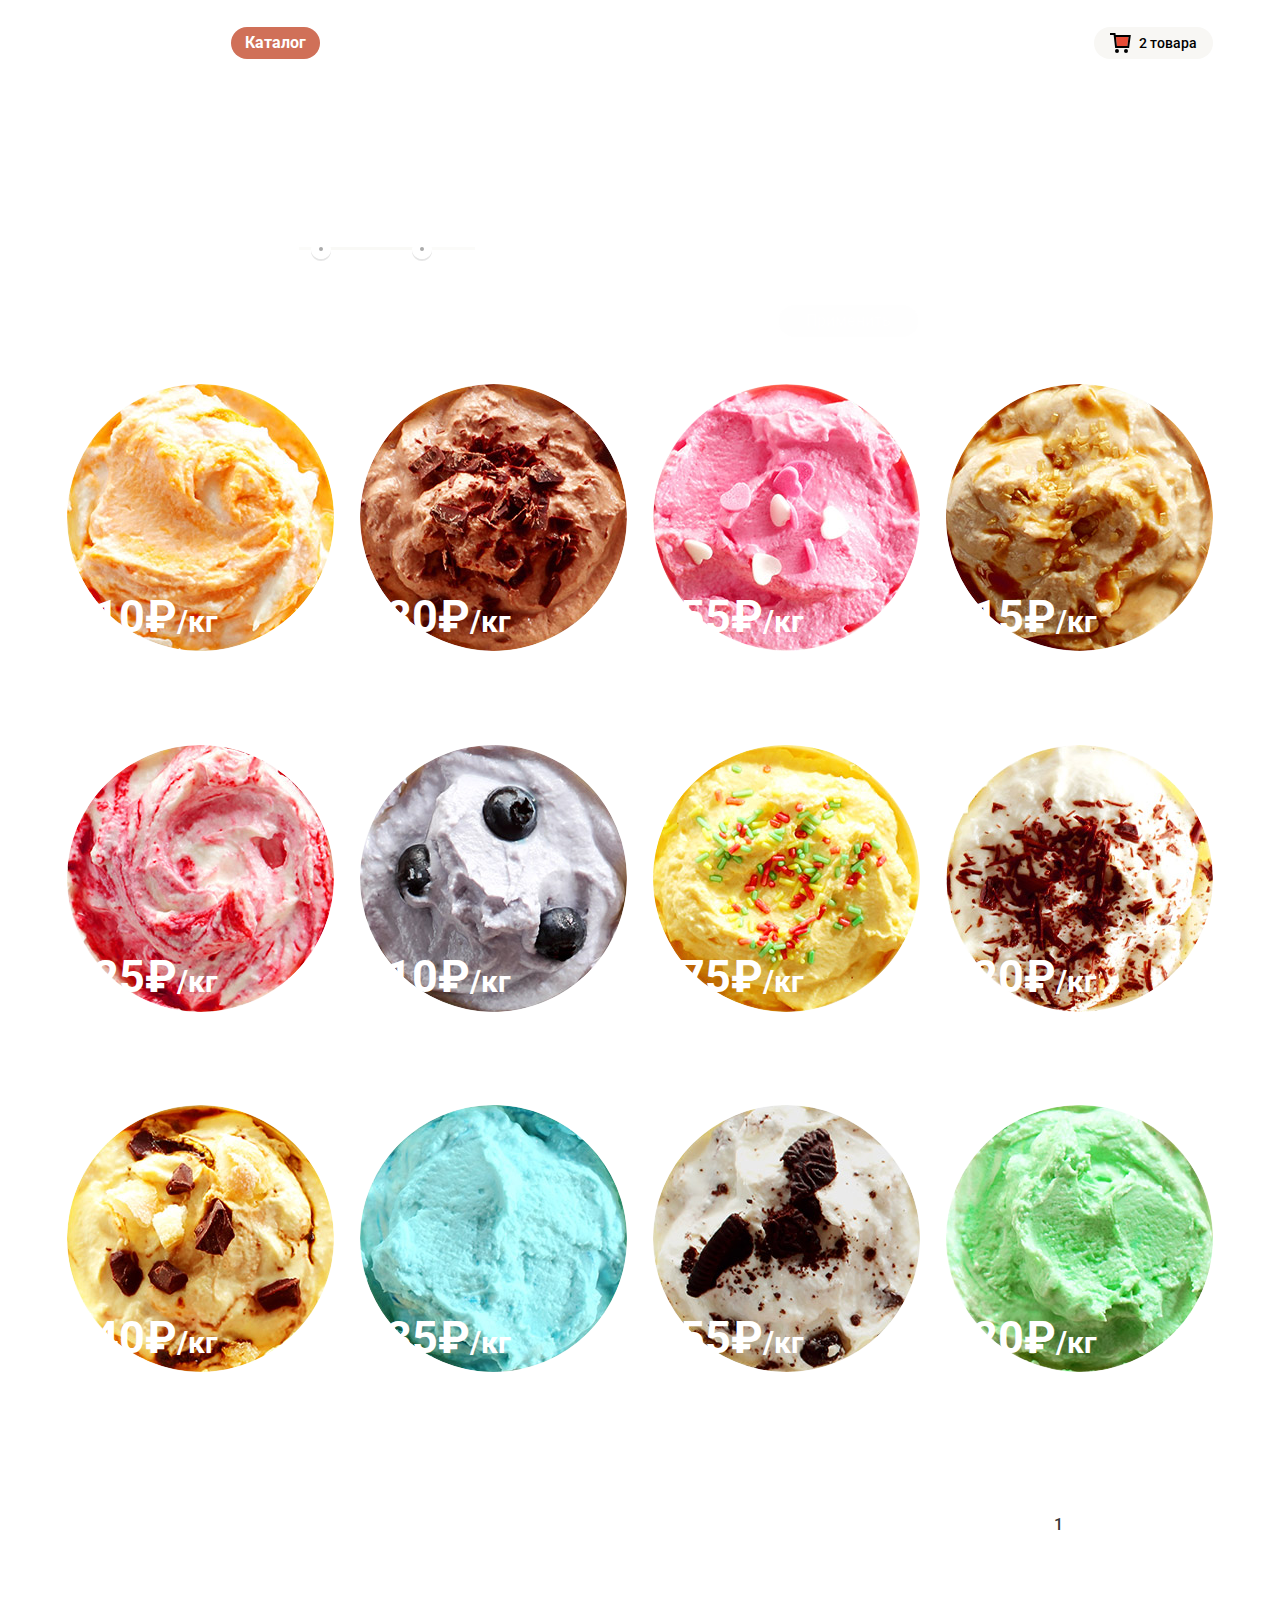
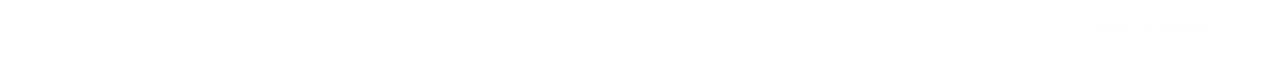
==== catalog.html @ 84446b5b "first commit" ====
<!doctype html>
<html lang="ru">
<head>
  <meta charset="utf-8">
  <title>Каталог интернет-магазина мороженого «Глэйси»</title>
  <link href="https://fonts.googleapis.com/css?family=Roboto:400,500,700&amp;subset=cyrillic" rel="stylesheet">
  <link href="css/normalize.css" rel="stylesheet">
  <link href="css/style.min.css" rel="stylesheet">
</head>
<body class="page">
  <div class="container">
    <header class="page-header page__header">
      <nav class="nav">
        <a href="index.html" class="page-header__logo">
          <img src="img/logo.svg" width="154" height="64" alt="Логотип «Глэйси»">
        </a>
        <ul class="site-menu page-header__site-menu">
          <li class="site-menu__list-item">
            <a class="site-menu__link site-menu__link--current" href="#">Каталог</a>
            <ul class="sub-menu site-menu__sub-menu">
              <li class="sub-menu__list-item"><a class="sub-menu__link">Новинки</a></li>
              <li class="sub-menu__list-item"><a class="sub-menu__link sub-menu__link--current" href="catalog.html">Сливочное</a></li>
              <li class="sub-menu__list-item"><a class="sub-menu__link">Щербеты</a></li>
              <li class="sub-menu__list-item"><a class="sub-menu__link">Фруктовый лед</a></li>
              <li class="sub-menu__list-item"><a class="sub-menu__link">Мелорин</a></li>
            </ul>
          </li>
          <li class="site-menu__list-item"><a class="site-menu__link">Доставка и оплата</a></li>
          <li class="site-menu__list-item"><a class="site-menu__link">О Компании</a></li>
        </ul>
        <ul class="user-menu page-header__user-menu">
          <li class="user-menu__list-item">
            <a class="user-menu__link user-menu__link--search" href="#">
              <span class="visually-hidden">Поиск по сайту</span>
              <svg xmlns="http://www.w3.org/2000/svg" xmlns:xlink="http://www.w3.org/1999/xlink" width="17" height="17"><path fill="#FFF" d="M16.958 15.527L11.75 10.32A6.455 6.455 0 0 0 13 6.5 6.5 6.5 0 1 0 6.5 13a6.465 6.465 0 0 0 3.839-1.263l5.205 5.204 1.414-1.414zM6.5 11C4.019 11 2 8.981 2 6.5S4.019 2 6.5 2 11 4.019 11 6.5 8.981 11 6.5 11z"/></svg>
            </a>
            <div class="user-menu__context-window">
              <form class="search-form" action="https://echo.htmlacademy.ru" method="get">
                <input type="search" placeholder="Что ищем?">
              </form>
            </div>
          </li>
          <li class="user-menu__list-item">
            <a class="user-menu__link" href="#">
              <svg xmlns="http://www.w3.org/2000/svg" xmlns:xlink="http://www.w3.org/1999/xlink" width="21" height="19"><path fill="#FFF" d="M6 14.875L12.917 9.5 6 4.125v2.917H-.042v4.917H6z"/><path fill="#FFF" d="M18 0H5C3.9 0 3 .9 3 2v2h2V2h13v15H5v-2H3v2c0 1.1.9 2 2 2h13c1.1 0 2-.9 2-2V2c0-1.1-.9-2-2-2z"/></svg>
              Вход
            </a>
            <div class="user-menu__context-window">
              <form class="login-form" action="https://echo.htmlacademy.ru">
                <input type="email" placeholder="Электронная почта">
                <input type="password" placeholder="Пароль">
                <button class="btn login-form__btn" type="submit">Войти</button>
                <div class="form-wrapper">
                  <a class="login-form__link" href="#">Забыли пароль?</a><br>
                  <a class="login-form__link" href="#">Новая регистрация</a>
                </div>
              </form>
            </div>
          </li>
          <li class="user-menu__list-item">
            <a class="user-menu__link user-menu__link--cart user-menu__link--active" href="#">
              <svg xmlns="http://www.w3.org/2000/svg" width="21" height="20">
                <path fill="transparent" d="M5.888 4.031L6.922 13h10.45l1.176-8.969z"/>
                <circle fill="#FFF" cx="6.984" cy="18" r="2"/>
                <circle fill="#FFF" cx="15.984" cy="18" r="2"/>
                <path fill="#FFF" d="M5.657 2.031L5.422 0H0v2h3.64l1.5 13h13.988l1.699-12.969H5.657zM17.372 13H6.922L5.888 4.031h12.66L17.372 13z"/>
              </svg>
              2 товара
            </a>
            <div class="user-menu__context-window">
              <div class="cart-table-wrapper">
                <table class="cart-table">
                  <tr>
                    <td>
                      <button class="cart-table__btn">
                        <svg xmlns="http://www.w3.org/2000/svg" width="11" height="11"><path fill="#231F20" d="M10.979.728l-.708-.707L5.5 4.792.729.021.021.728 4.793 5.5.021 10.271l.707.708L5.5 6.207l4.771 4.772.708-.708L6.207 5.5z"/></svg>
                        <span class="visually-hidden">Убрать товар из корзины</span>
                      </button>
                    </td>
                    <td><img class="cart-table__img" src="img/item-1-mini.jpg" alt="Изображение мороженого"></td>
                    <td><p class="cart-table__product-name">Пломбир с апельсиновым джемом</p></td>
                    <td><p class="cart-table__formula">1.5 кг х <span>200 руб.</span></p></td>
                    <td class="cart-table__sum">300 руб.</td>
                  </tr>
                  <tr>
                    <td>
                      <button class="cart-table__btn">
                        <svg xmlns="http://www.w3.org/2000/svg" width="11" height="11"><path fill="#231F20" d="M10.979.728l-.708-.707L5.5 4.792.729.021.021.728 4.793 5.5.021 10.271l.707.708L5.5 6.207l4.771 4.772.708-.708L6.207 5.5z"/></svg>
                        <span class="visually-hidden">Убрать товар из корзины</span>
                      </button>
                    </td>
                    <td><img class="cart-table__img" src="img/item-2-mini.jpg" alt="Изображение мороженого"></td>
                    <td><p class="cart-table__product-name">Клубничный пломбир с присыпкой из белого шоколада</p></td>
                    <td><p class="cart-table__formula">1.5 кг х <span>300 руб.</span></p></td>
                    <td><p class="cart-table__sum">450 руб.</p></td>
                  </tr>
                  <tr>
                    <td colspan="5"><p class="cart-table__total">Итого: 750 руб.</p></td>
                  </tr>
                </table>
                <a class="btn cart-table-wrapper__btn" href="#">Оформить заказ</a>
              </div>
            </div>
          </li>
        </ul>
      </nav>
      <div class="page-header__contacts">
        <p class="page-header__work-time">С 10 до 20, ежедневно</p>
        <p class="page-header__phone">8 812 450-25-25</p>      
      </div>
    </header>
    <main>
      <ul class="breadcrumbs">
        <li><a href="index.html">Главная</a></li>
        <li><a href="#">Каталог</a></li>
        <li>Сливочное</li>
      </ul>
      <h1 class="page__title">Сливочное мороженое</h1>
      <section class="catalog">
        <h2 class="visually-hidden">Каталог</h2>
        <div class="catalog__filter">
          <form class="filter-form" action="https://echo.htmlacademy.ru" method="get">
            <fieldset>
              <legend>Сортировка:</legend>
              <select name="sort-by">
                <option value="popular">по популярности</option>
                <option value="cheap-first">сначала недорогие</option>
                <option value="expensive-first">сначала дорогие</option>
                <option value="fat">по жирности</option>
              </select>
            </fieldset>
            <fieldset>
              <legend>Цена: 100 руб. — 500 руб.</legend>
              <div class="filter-range">
                <div class="filter-range__scale">
                  <div class="filter-range__bar">
                    <div class="filter-range__toggle"></div>
                  </div>
                </div>
              </div>                
            </fieldset>
            <fieldset>
              <legend>Жирность:</legend>
              <div class="filter-form__wrapper">
                <input class="visually-hidden" type="radio" id="0%" name="fat-percent" value="0%">
                <label class="radio" for="0%">0%</label>
                <input class="visually-hidden" type="radio" id="u-10%" name="fat-percent" value="u-10%" checked>
                <label class="radio" for="u-10%">до 10%</label>
                <input class="visually-hidden" type="radio" id="u-30%" name="fat-percent" value="u-30%">                
                <label class="radio" for="u-30%">до 30%</label>
                <input class="visually-hidden" type="radio" id="o-30%" name="fat-percent" value="o-30%">
                <label class="radio" for="o-30%">выше 30%</label>
              </div>
            </fieldset>
            <fieldset>
              <legend>Наполнители:</legend>
              <div class="filter-form__wrapper">
                <input class="visually-hidden" type="checkbox" id="chocolate" name="filler" value="chocolate" checked>
                <label class="checkbox" for="chocolate">шоколадные</label>
                <input class="visually-hidden" type="checkbox" id="sugar-powder" name="filler" value="sugar-powder" checked>
                <label class="checkbox" for="sugar-powder">сахарные присыпки</label>
                <input class="visually-hidden" type="checkbox" id="fruit" name="filler" value="fruit">
                <label class="checkbox" for="fruit">фрукты</label>
                <input class="visually-hidden" type="checkbox" id="syrup" name="filler" value="syrup">
                <label class="checkbox" for="syrup">сиропы</label>
                <input class="visually-hidden" type="checkbox" id="jam" name="filler" value="jam">
                <label class="checkbox" for="jam">джемы</label>
              </div>
            </fieldset>
            <button class="filter-form__btn" type="submit">Применить</button>
          </form>
        </div>
        <div class="catalog-products">
          <ul class="products__list">
            <li>
              <article class="product-card">
                <h3 class="visually-hidden">Карточка товара</h3>
                <p class="product-card__img-wrapper">
                  <img src="img/item-1.jpg" alt="Изображение мороженого">
                  <b class="product-card__price">310₽<span>/кг</span></b>
                </p>
                <p class="product-card__desc">Сливочное с апельсиновым джемом и цитрусовой стружкой</p>
                <a class="btn product-card__btn" href="#">Быстрый просмотр</a>
              </article>              
            </li>
            <li>
              <article class="product-card">
                <h3 class="visually-hidden">Карточка товара</h3>
                <p class="product-card__img-wrapper">
                  <img src="img/item-2.jpg" alt="Изображение мороженого">
                  <b class="product-card__price">380₽<span>/кг</span></b>
                </p>
                <p class="product-card__desc">Сливочно-кофейное с кусочками шоколада</p>
                <a class="btn product-card__btn" href="#">Быстрый просмотр</a>
              </article>              
            </li>
            <li>
              <article class="product-card">
                <h3 class="visually-hidden">Карточка товара</h3>
                <p class="product-card__img-wrapper">
                  <img src="img/item-3.jpg" alt="Изображение мороженого">
                  <b class="product-card__price">355₽<span>/кг</span></b>
                </p>
                <p class="product-card__desc">Сливочно-клубничное с присыпкой из белого шоколада</p>
                <a class="btn product-card__btn" href="#">Быстрый просмотр</a>
              </article>              
            </li>
            <li>
              <article class="product-card">
                <h3 class="visually-hidden">Карточка товара</h3>
                <p class="product-card__img-wrapper">
                  <img src="img/item-4.jpg" alt="Изображение мороженого">
                  <b class="product-card__price">415₽<span>/кг</span></b>                  
                </p>
                <p class="product-card__desc">Сливочное крем-брюле с карамельной подливкой</p>
                <a class="btn product-card__btn" href="#">Быстрый просмотр</a>
              </article>
            </li>
            <li>
              <article class="product-card">
                <h3 class="visually-hidden">Карточка товара</h3>
                <p class="product-card__img-wrapper">
                  <img src="img/item-5.jpg" alt="Изображение мороженого">
                  <b class="product-card__price">325₽<span>/кг</span></b>                  
                </p>
                <p class="product-card__desc">Сливочное с брусничным джемом</p>
                <a class="btn product-card__btn" href="#">Быстрый просмотр</a>
              </article>              
            </li>
            <li>
              <article class="product-card">
                <h3 class="visually-hidden">Карточка товара</h3>
                <p class="product-card__img-wrapper">
                  <img src="img/item-6.jpg" alt="Изображение мороженого">
                  <b class="product-card__price">410₽<span>/кг</span></b>                  
                </p>
                <p class="product-card__desc">Сливочно-черничное с цельными ягодами черники</p>
                <a class="btn product-card__btn" href="#">Быстрый просмотр</a>
              </article>              
            </li>
            <li>
              <article class="product-card">
                <h3 class="visually-hidden">Карточка товара</h3>
                <p class="product-card__img-wrapper">
                  <img src="img/item-7.jpg" alt="Изображение мороженого">
                  <b class="product-card__price">375₽<span>/кг</span></b>                  
                </p>
                <p class="product-card__desc">Сливочно-лимонное с карамельной присыпкой</p>
                <a class="btn product-card__btn" href="#">Быстрый просмотр</a>
              </article>              
            </li>
            <li>
              <article class="product-card">
                <h3 class="visually-hidden">Карточка товара</h3>
                <p class="product-card__img-wrapper">
                  <img src="img/item-8.jpg" alt="Изображение мороженого">
                  <b class="product-card__price">320₽<span>/кг</span></b>                  
                </p>
                <p class="product-card__desc">Сливочное с шоколадной стружкой</p>
                <a class="btn product-card__btn" href="#">Быстрый просмотр</a>
              </article>              
            </li>
            <li>
              <article class="product-card">
                <h3 class="visually-hidden">Карточка товара</h3>
                <p class="product-card__img-wrapper">
                  <img src="img/item-9.jpg" alt="Изображение мороженого">
                  <b class="product-card__price">440₽<span>/кг</span></b>                  
                </p>
                <p class="product-card__desc">Сливочно-ванильное с<br>кусочками шоколада</p>
                <a class="btn product-card__btn" href="#">Быстрый просмотр</a>
              </article>
            </li>
            <li>
              <article class="product-card">
                <h3 class="visually-hidden">Карточка товара</h3>
                <p class="product-card__img-wrapper">
                  <img src="img/item-10.jpg" alt="Изображение мороженого">
                  <b class="product-card__price">435₽<span>/кг</span></b>                  
                </p>
                <p class="product-card__desc">Сливочноe с ментоловым сиропом</p>
                <a class="btn product-card__btn" href="#">Быстрый просмотр</a>
              </article>              
            </li>
            <li>
              <article class="product-card">
                <h3 class="visually-hidden">Карточка товара</h3>
                <p class="product-card__img-wrapper">
                  <img src="img/item-11.jpg" alt="Изображение мороженого">
                  <b class="product-card__price">355₽<span>/кг</span></b>                  
                </p>
                <p class="product-card__desc">Сливочное с кусочками черного шоколада</p>
                <a class="btn product-card__btn" href="#">Быстрый просмотр</a>
              </article>                 
            </li>
            <li>
              <article class="product-card">
                <h3 class="visually-hidden">Карточка товара</h3>
                <p class="product-card__img-wrapper">
                  <img src="img/item-12.jpg" alt="Изображение мороженого">
                  <b class="product-card__price">420₽<span>/кг</span></b>                  
                </p>
                <p class="product-card__desc">Сливочное с мятным сиропом</p>
                <a class="btn product-card__btn" href="#">Быстрый просмотр</a>
              </article>              
            </li>
          </ul>
          <ul class="pagination page__pagination">
            <li>
              <a class="pagination__link pagination__link--prev" href="#">
                <span class="visually-hidden">Предыдущая страница</span>
              </a>
            </li>
            <li><a class="pagination__link pagination__link--current" href="#">1</a></li>
            <li><a class="pagination__link" href="#">2</a></li>
            <li><a class="pagination__link" href="#">3</a></li>
            <li><a class="pagination__link" href="#">4</a></li>
            <li><a class="pagination__link" href="#">5</a></li>
            <li>
              <a class="pagination__link pagination__link--next" href="#">
                <span class="visually-hidden">Следующая страница</span>
                >
              </a>
            </li>
          </ul>
        </div>
      </section>
    </main>
    <footer class="footer page__footer">
      <section class="social footer__social">
        <h2 class="visually-hidden">Ссылки на социальные сети:</h2>
        <ul class="social__list">
          <li class="social__list-item">
            <a class="social__link" href="#">
              <svg xmlns="http://www.w3.org/2000/svg" width="32" height="32"><path fill="#FFF" d="M16 0C7.164 0 0 7.164 0 16c0 8.837 7.164 16 16 16 8.837 0 16-7.163 16-16 0-8.836-7.163-16-16-16zm7.944 12.809c-.251 6.516-3.463 10.832-10.992 10.702h-.486c-.447 0-4.543-.443-5.344-1.823 2.479.19 4.247-.406 5.12-1.136-1.048-.289-2.923-.461-3.251-2.848.384.104.618.221 1.299.113-1.307-.824-2.758-1.519-2.679-3.643.311.317 1.164.518 1.46.457-.768-.233-2.149-3.244-.974-4.781 1.984 1.79 4.075 3.482 7.804 3.643.227-2.214 1.24-3.699 3.168-4.325 1.84-.479 3.255.26 3.901 1.138.737-.224 1.453-.466 2.193-.685-.004.833-.569 1.463-.935 1.709.747.165 1.423-.475 1.423-.475-.184.963-1.094 1.725-1.707 1.954z"/></svg>
              <span class="visually-hidden">Твиттер</span>
            </a>
          </li>
          <li class="social__list-item">
            <a class="social__link" href="#">
              <svg xmlns="http://www.w3.org/2000/svg" width="32" height="32"><g fill="#FFF"><path d="M20.916 16a4.938 4.938 0 1 1-9.877 0c0-.394.051-.773.138-1.14h-.897v6.838h11.396V14.86h-.897c.086.367.137.746.137 1.14z"/><path d="M15.978 18.659c1.466 0 2.659-1.193 2.659-2.659s-1.193-2.659-2.659-2.659c-1.466 0-2.659 1.193-2.659 2.659s1.192 2.659 2.659 2.659zM18.637 10.302h3.039v3.039h-3.039z"/><path d="M16 0C7.164 0 0 7.164 0 16c0 8.837 7.164 16 16 16 8.837 0 16-7.163 16-16 0-8.836-7.163-16-16-16zm7.955 21.698a2.285 2.285 0 0 1-2.279 2.279H10.279A2.285 2.285 0 0 1 8 21.698V10.302a2.286 2.286 0 0 1 2.279-2.279h11.396a2.286 2.286 0 0 1 2.279 2.279v11.396z"/></g></svg>
              <span class="visually-hidden">Инстаграм</span>
            </a>
          </li>
          <li class="social__list-item">
            <a class="social__link" href="#">
              <svg xmlns="http://www.w3.org/2000/svg" width="32" height="32"><path fill="#FFF" d="M16 0C7.164 0 0 7.163 0 16s7.164 16 16 16c8.837 0 16-7.164 16-16S24.837 0 16 0zm4.062 9.455h-3.021v3.444h3.021v3.445h-3.021v8.61H14.02v-8.61H11v-3.445h3.021V9.455c0-1.902 1.353-3.445 3.021-3.445h3.021v3.445z"/></svg>
              <span class="visually-hidden">Фейсбук</span>
            </a></li>
          <li class="social__list-item">
            <a class="social__link" href="#">
              <span class="visually-hidden">Вконтакте</span>
              <svg xmlns="http://www.w3.org/2000/svg" width="32" height="32"><g fill="#FFF"><path d="M16.637 14.495c.402-.019.719-.082.951-.188.326-.145.54-.33.641-.559.101-.229.15-.496.15-.797 0-.232-.058-.465-.174-.697-.116-.232-.322-.405-.617-.517-.264-.1-.592-.155-.984-.165a76.242 76.242 0 0 0-1.652-.014h-.339v2.965h.565c.571 0 1.057-.009 1.459-.028zM18.118 17.084c-.282-.081-.672-.125-1.166-.132a127.97 127.97 0 0 0-1.55-.009h-.79v3.493h.264c1.014 0 1.74-.003 2.18-.009a3.2 3.2 0 0 0 1.212-.245c.377-.157.633-.364.774-.625s.214-.562.214-.9c0-.446-.088-.788-.261-1.03-.17-.241-.464-.423-.877-.543z"/><path d="M16 0C7.164 0 0 7.164 0 16c0 8.837 7.164 16 16 16 8.837 0 16-7.163 16-16 0-8.836-7.163-16-16-16zm6.602 20.531a3.73 3.73 0 0 1-1.124 1.327c-.552.415-1.161.71-1.823.886s-1.501.264-2.519.264h-6.121V8.987h5.443c1.13 0 1.957.038 2.48.113a5.126 5.126 0 0 1 1.561.5c.533.27.929.632 1.189 1.087.26.455.392.975.392 1.558 0 .678-.179 1.278-.536 1.795-.358.518-.863.92-1.517 1.208v.075c.917.182 1.642.559 2.179 1.13.537.571.807 1.325.807 2.261 0 .678-.138 1.283-.411 1.817z"/></g></svg>
            </a></li>
        </ul>
      </section>
      <section class="other-info">
        <h2 class="visually-hidden">Прочие ссылки:</h2>
        <ul class="other-info__list">
          <li class="other-info__list-item"><a class="other-info__link" href="#">Для поставщиков</a></li>
          <li class="other-info__list-item"><a class="other-info__link" href="#">О производстве</a></li>
          <li class="other-info__list-item"><a class="other-info__link" href="#">Наши документы</a></li>          
          <li class="other-info__list-item"><a class="other-info__link" href="#">Экологические стандарты</a></li>
        </ul>
      </section>
      <section class="copyright footer__copyright">
        <h2 class="visually-hidden">Информация о разработчике</h2>
        <p>Сделано myLovelyWeb</p>
      </section>
    </footer>
  </div>
</body>
</html>
---- css/style.min.css ----
*,*::before,*::after{-webkit-box-sizing:inherit;box-sizing:inherit}html{-webkit-box-sizing:border-box;box-sizing:border-box}.content-box-component{-webkit-box-sizing:content-box;box-sizing:content-box}img{max-width:100%;height:auto}.visually-hidden:not(:focus):not(:active),input[type="checkbox"].visually-hidden,input[type="radio"].visually-hidden{position:absolute;width:1px;height:1px;margin:-1px;padding:0;border:0;white-space:nowrap;-webkit-clip-path:inset(100%);clip-path:inset(100%);clip:rect(0 0 0 0);overflow:hidden}.btn{display:inline-block;vertical-align:top;border:none;font-family:"Roboto",sans-serif;font-weight:700;text-align:center;text-decoration:none;text-shadow:0 2px 5px rgba(160,32,11,.76);color:#fff;background-image:-webkit-gradient(linear,left top,left bottom,from(#f26843),to(#e74b36));background-image:-webkit-linear-gradient(top,#f26843,#e74b36);background-image:-o-linear-gradient(top,#f26843,#e74b36);background-image:linear-gradient(to bottom,#f26843,#e74b36);border-radius:25px;-webkit-box-shadow:0 2px 2px 0 rgba(172,16,0,.64);box-shadow:0 2px 2px 0 rgba(172,16,0,.64);cursor:pointer;outline:none}.btn:hover,.btn:focus{background-image:-webkit-gradient(linear,left top,left bottom,from(#f58669),to(#ec6f5e));background-image:-webkit-linear-gradient(top,#f58669,#ec6f5e);background-image:-o-linear-gradient(top,#f58669,#ec6f5e);background-image:linear-gradient(to bottom,#f58669,#ec6f5e);-webkit-box-shadow:0 2px 2px 0 #ac1000;box-shadow:0 2px 2px 0 #ac1000}.btn:active{background-image:-webkit-gradient(linear,left top,left bottom,from(#d74632),to(#e1613e));background-image:-webkit-linear-gradient(top,#d74632,#e1613e);background-image:-o-linear-gradient(top,#d74632,#e1613e);background-image:linear-gradient(to bottom,#d74632,#e1613e);-webkit-box-shadow:inset 0 2px 2px 0 rgb(148,39,24);box-shadow:inset 0 2px 2px 0 rgb(148,39,24)}.page{position:relative;min-width:1200px}.page__bg-slide{position:absolute;top:0;right:0;bottom:0;left:0;background-repeat:no-repeat;background-position:top center}.page__bg-slide--1{background-color:#849d8f;background-image:url(../img/slide1.png)}.page__bg-slide--2{background-color:#8996a6;background-image:url(../img/slide2.png)}.page__bg-slide--3{background-color:#9d8b84;background-image:url(../img/slide3.png)}.container{position:relative;width:1146px;margin:0 auto}.wrapper{display:-webkit-box;display:-ms-flexbox;display:flex;-webkit-box-pack:justify;-ms-flex-pack:justify;justify-content:space-between}.page__header{display:-webkit-box;display:-ms-flexbox;display:flex;-ms-flex-wrap:wrap;flex-wrap:wrap;padding-top:9px}.page-header__logo{margin:0;margin-right:10px}.nav{display:-webkit-box;display:-ms-flexbox;display:flex;-webkit-box-align:center;-ms-flex-align:center;align-items:center;width:100%}.page-header__site-menu{display:-webkit-box;display:-ms-flexbox;display:flex;position:relative;margin:0;padding:0;list-style:none}.site-menu__list-item{display:block;position:relative}.site-menu__link{display:block;position:relative;padding:7px 14px;font-size:16px;line-height:18px;font-family:"Roboto",sans-serif;font-weight:700;text-decoration:none;color:#fff;outline:none}.site-menu__link:not([href]):not(.site-menu__link--current){opacity:.3;pointer-events:none}.site-menu__link:not(:hover):not(:active):not(.site-menu__link--current)::before{position:absolute;content:"";bottom:6px;right:14px;left:14px;height:1px;background-color:rgba(255,255,255,.2)}.site-menu__link:hover,.site-menu__link:focus{color:#333;background-color:#f7f6f3;border-radius:20px}.site-menu__link:active{color:#333;-webkit-box-shadow:inset 0 2px 1px 0 #696969;box-shadow:inset 0 2px 1px 0 #696969}.site-menu__link--current{color:#fff;background-color:#d07058;border-radius:20px}.site-menu__sub-menu{display:none;position:absolute;left:-6px;z-index:2;width:143px;margin:0;padding:0;padding-top:5px;border-radius:5px;-webkit-box-shadow:0 20px 20px 0 rgba(0,0,0,.4);box-shadow:0 20px 20px 0 rgba(0,0,0,.4);list-style:none}.site-menu__list-item:hover .site-menu__sub-menu,.site-menu__list-item:focus .site-menu__sub-menu{display:block}.sub-menu__list-item{position:relative}.sub-menu__list-item:first-child .sub-menu__link{font-weight:700;border-top-right-radius:5px;border-top-left-radius:5px}.sub-menu__list-item:first-child::after{position:absolute;content:"";right:9px;bottom:0;left:6px;z-index:3;height:1px;background-color:rgba(53,53,53,.2)}.sub-menu__list-item:last-child .sub-menu__link{border-bottom-right-radius:5px;border-bottom-left-radius:5px}.sub-menu__link{display:block;padding:9px 20px;font-size:14px;line-height:16px;font-family:"Roboto",sans-serif;font-weight:400;text-decoration:none;color:#323232;background-color:#f8f7f4;outline:none}.sub-menu__link:not([href]){opacity:.3;pointer-events:none}.sub-menu__link:not(.sub-menu__link--current):hover,.sub-menu__link:not(.sub-menu__link--current):focus{background-color:#fbded7}.sub-menu__link:not(.sub-menu__link--current):active{background-color:#f6b5a5}.sub-menu__link--current{color:#fff;background-color:#d07058;pointer-events:none}.page-header__user-menu{display:-webkit-box;display:-ms-flexbox;display:flex;margin:0;margin-left:auto;padding:0;list-style:none}.user-menu__list-item{position:relative}.user-menu__list-item:not(:first-child){margin-left:10px}.user-menu__list-item:hover .user-menu__context-window{display:block}.user-menu__link{display:-webkit-box;display:-ms-flexbox;display:flex;-webkit-box-align:center;-ms-flex-align:center;align-items:center;min-height:32px;padding:6px 16px;font-size:14px;line-height:16px;font-family:"Roboto",sans-serif;font-weight:500;text-decoration:none;color:#fff;background-color:rgba(255,255,255,.2);border-radius:20px;outline:none}.user-menu__link--search{-webkit-box-pack:center;-ms-flex-pack:center;justify-content:center;width:32px;height:32px;padding:0;border-radius:50%}.user-menu__link:not(.user-menu__link--search) svg{margin-right:8px}.user-menu__link--cart{min-width:117px}.user-menu__link--active{color:#000;background-color:#f8f7f4}.user-menu__link--active path,.user-menu__link--active circle{fill:#000}.user-menu__link--active path:first-child{fill:#e84d37}.user-menu__link:hover,.user-menu__link:focus{color:#000;background-color:#f8f7f4}.user-menu__link:hover path,.user-menu__link:focus path,.user-menu__link:hover circle,.user-menu__link:focus circle{fill:#000}.user-menu__link--cart:hover path:first-child,.user-menu__link--cart:focus path:first-child{fill:#e84d37}.user-menu__context-window{display:none;position:absolute;right:0;z-index:2;padding-top:5px;background-color:transparent}.search-form,.login-form,.cart-table-wrapper{display:-webkit-box;display:-ms-flexbox;display:flex;-ms-flex-wrap:wrap;flex-wrap:wrap;-webkit-box-pack:justify;-ms-flex-pack:justify;justify-content:space-between;background-color:#f8f7f4;-webkit-box-shadow:0 20px 20px 0 rgba(0,0,0,.4);box-shadow:0 20px 20px 0 rgba(0,0,0,.4);border-radius:5px}.search-form{padding:20px 15px}.login-form{width:277px;padding:20px 20px}.search-form input,.login-form input{padding:9px 15px;border:1px solid #d3d3d2;font-size:14px;line-height:24px;font-family:"Roboto",sans-serif;font-weight:400;color:#000;background-color:#fff;border-radius:5px;outline:none}.search-form input:hover,.login-form input:hover{border:1px solid rgba(154,154,154,.52)}.search-form input:focus,.login-form input:focus{border:1px solid rgba(46,136,228,.52)}.search-form input{width:310px}.login-form input{width:240px}.search-form input::-webkit-input-placeholder{color:#999}.search-form input:-ms-input-placeholder{color:#999}.search-form input::-ms-input-placeholder{color:#999}.search-form input::placeholder{color:#999}.login-form input:not(:first-child){margin-top:20px;margin-bottom:20px}.login-form__btn{padding:10px 25px;font-size:18px;line-height:24px}.login-form__link{font-size:13px;line-height:24px;font-family:"Roboto",sans-serif;font-weight:400;color:#323232}.page-header__contacts{margin-left:auto}.page-header__work-time{margin:0;margin-bottom:5px;font-size:14px;line-height:16px;font-family:"Roboto",sans-serif;font-weight:400;text-align:right;color:#fff}.page-header__phone{margin:0;font-size:22px;line-height:24px;font-family:"Roboto",sans-serif;font-weight:700;text-align:right;color:#fff}.slider{position:relative;padding-top:485px;text-align:center;color:#fff}.slider__controls{display:-webkit-box;display:-ms-flexbox;display:flex;position:absolute;bottom:20px;left:0;z-index:20;margin:0;padding:0;font-size:0}.slider__radio{margin-right:8px}.slider__btn{width:20px;height:20px;background-color:transparent;border:2px solid #fff;border-radius:50%;cursor:pointer}.slider__btn--active{background-color:#fff}.advantages__list{display:-webkit-box;display:-ms-flexbox;display:flex;-webkit-box-pack:justify;-ms-flex-pack:justify;justify-content:space-between;margin:0;margin-top:40px;margin-bottom:40px;padding:0;list-style:none}.advantage{display:-webkit-box;display:-ms-flexbox;display:flex;-ms-flex-wrap:wrap;flex-wrap:wrap;width:560px;padding:20px;border-radius:15px}.advantage--raspberry{background-color:#601a27;background-image:url(../img/advantage--raspberry.jpg)}.advantage--chocolate{background-color:#4f372c;background-image:url(../img/advantage--chocolate.jpg)}.advantage h3{margin:0;margin-bottom:10px;font-size:35px;line-height:41px;font-family:"Roboto",sans-serif;font-weight:700;color:#fff}.advantage p{margin:0;font-family:"Roboto",sans-serif;font-weight:700;font-size:18px;line-height:22px;color:#fff}.advantage__btn{margin-top:45px;margin-left:auto;padding:11px 23px;font-size:18px;line-height:24px}.hits__list{display:-webkit-box;display:-ms-flexbox;display:flex;-webkit-box-pack:justify;-ms-flex-pack:justify;justify-content:space-between;margin:0;margin-bottom:35px;padding:0;list-style:none}.hits__list li{position:relative;width:267px}.product-card{width:267px;padding-top:5px;padding-bottom:20px;z-index:2;text-align:center;border-radius:3px}.product-card:hover{position:absolute;left:-13px;width:293px;padding:0 13px;padding-top:5px;padding-bottom:20px;background-color:rgba(248,247,244,.2);-webkit-box-shadow:0 20px 20px 0 rgba(0,0,0,.4);box-shadow:0 20px 20px 0 rgba(0,0,0,.4)}.product-card__img-wrapper{position:relative;margin:0;margin-bottom:10px}.product-card img{border-radius:50%}.product-card__price{position:absolute;bottom:12px;left:0;font-size:45px;line-height:45px;font-family:"Roboto",sans-serif;font-weight:700;color:#fff}.product-card__price span{font-size:30px}.product-card__desc{margin:0;font-size:16px;line-height:22px;font-family:"Roboto",sans-serif;font-weight:500;text-align:center;color:#fff}.icon-hit{position:relative}.icon-hit::before{position:absolute;content:url(../img/icon-hit.svg);top:0;left:0}.product-card:hover .product-card__btn{display:block}.product-card__btn{display:none;margin-top:17px;padding:10px 15px;font-size:18px;line-height:24px;font-family:"Roboto",sans-serif;font-weight:700;text-align:center}.page__about-us{margin-bottom:35px}.about-us{width:100%;padding:20px;padding-top:25px;background-color:#eee1c6;background-image:url(../img/pattern.jpg);border-radius:15px}.about-us h2{margin:0;margin-bottom:5px;font-size:24px;line-height:30px;font-family:"Roboto",sans-serif;font-weight:500;color:#323232}.about-us__list{display:-webkit-box;display:-ms-flexbox;display:flex;-ms-flex-wrap:wrap;flex-wrap:wrap;-webkit-box-pack:justify;-ms-flex-pack:justify;justify-content:space-between;margin:0;padding:0;list-style:none}.about-us__text{margin:0;margin-bottom:5px;width:540px;padding-top:17px;padding-left:57px;font-size:16px;line-height:22px;font-family:"Roboto",sans-serif;font-weight:400;color:#323232}.icon-ice-cream{position:relative}.icon-ice-cream::before{position:absolute;top:0;left:0;content:url(../img/icon-ice-cream.svg)}.icon-cow{position:relative}.icon-cow::before{position:absolute;top:0;left:0;content:url(../img/icon-cow.svg)}.icon-eco{position:relative}.icon-eco::before{position:absolute;top:0;left:0;content:url(../img/icon-eco.svg)}.icon-thermo{position:relative}.icon-thermo::before{position:absolute;top:0;left:0;content:url(../img/icon-thermo.svg)}.blog{width:560px;height:220px;padding:20px;padding-right:250px;background-color:#fff;border-radius:15px;background-image:url(../img/blog-bg.jpg)}.blog__new{margin:0;margin-bottom:5px;font-size:16px;line-height:22px;font-family:"Roboto",sans-serif;font-weight:500;color:#323232}.blog__heading{font-size:24px;line-height:30px;font-family:"Roboto",sans-serif;font-weight:700;color:#323232}.email-subscribe{width:560px;padding:6px;background-image:url(../img/email-subscribe-bg.svg);background-repeat:no-repeat}.email-subscribe__wrapper{height:100%;padding-top:25px;padding-right:20px;padding-left:20px;background-color:#f8f7f4;border-radius:15px}.email-subscribe p{margin:0;margin-bottom:35px;font-size:16px;line-height:22px;font-family:"Roboto",sans-serif;font-weight:400;color:#5a5a5a}.mail-form{display:-webkit-box;display:-ms-flexbox;display:flex;-webkit-box-pack:justify;-ms-flex-pack:justify;justify-content:space-between}.mail-form input{width:368px;padding:12px 14px;border:1px solid rgba(178,178,178,.52);border-radius:5px;font-size:16px;line-height:24px;font-family:"Roboto",sans-serif;font-weight:400;color:#000;outline:none}.mail-form input:hover{border:1px solid rgba(154,154,154,.52)}.mail-form input:focus{border:1px solid rgba(46,136,228,.52)}.mail-form__btn{padding:10px 20px;font-size:18px;line-height:24px;text-align:center;color:#fefefe}.page__map{position:relative;height:430px;margin-top:35px;padding-top:62px;background-image:url(../img/map.jpg);background-repeat:no-repeat;background-position:top center}.map__wrapper{position:absolute;top:0;width:100%;height:100%;z-index:1}.map .container{display:-webkit-box;display:-ms-flexbox;display:flex;-webkit-box-orient:horizontal;-webkit-box-direction:reverse;-ms-flex-direction:row-reverse;flex-direction:row-reverse}.map__contacts{width:300px;margin-left:auto;padding-top:30px;padding-right:25px;padding-bottom:30px;padding-left:25px;z-index:2;background-color:#fff;border-radius:10px}.map p{margin:0;font-size:14px;line-height:20px;font-family:"Roboto",sans-serif;font-weight:400;color:#323232}.map p:first-of-type{margin-bottom:20px}.map span{font-size:18px;line-height:24px;font-family:"Roboto",sans-serif;font-weight:700;color:#323232}.map__btn{width:100%;margin-top:25px;padding:10px 10px;font-size:18px;line-height:24px;font-family:"Roboto",sans-serif;font-weight:700}.page__footer{display:-webkit-box;display:-ms-flexbox;display:flex;-webkit-box-align:center;-ms-flex-align:center;align-items:center;padding-top:37px;padding-bottom:30px}.social{display:-webkit-box;display:-ms-flexbox;display:flex;width:267px}.footer__social{margin-right:155px}.social__list{display:-webkit-box;display:-ms-flexbox;display:flex;margin:0;padding:0;list-style:none}.social__list-item:not(:last-child){margin-right:10px}.social__link{display:-webkit-box;display:-ms-flexbox;display:flex;border:3px solid rgba(255,255,255,.5);border-radius:50%;outline:none}.social__link svg{opacity:.8}.social__link:hover,.social__link:focus{border-color:rgba(255,255,255,.7)}.social__link:hover svg,.social__link:focus svg{opacity:1}.social__link:active{border-color:rgba(255,255,255,.7)}.social__link:active path{fill:#e9e9e9}.other-info__list{display:-webkit-box;display:-ms-flexbox;display:flex;-webkit-box-orient:vertical;-webkit-box-direction:normal;-ms-flex-direction:column;flex-direction:column;-ms-flex-wrap:wrap;flex-wrap:wrap;width:335px;height:40px;margin:0 auto;padding:0;list-style:none}.other-info__link{display:inline-block;position:relative;font-size:13px;line-height:18px;font-family:"Roboto",sans-serif;font-weight:400;text-decoration:none;color:#fff}.other-info__link::after{position:absolute;content:"";bottom:0;right:0;left:0;height:1px;background-color:rgba(255,255,255,.2)}.other-info__link:hover{color:#ffbc9e}.other-info__link:hover::after{background-color:rgba(249,172,159,.3)}.other-info__link:active{color:#ffbc9e}.other-info__link:active::after{background-color:rgba(249,172,159,.3)}.other-info__list-item:first-child .other-info__link::before{position:absolute;content:url(../img/icon-heart.svg);bottom:-2px;left:-22px}.footer__copyright{margin-left:auto}.copyright p{margin:0;font-size:12px;line-height:18px;font-family:"Roboto",sans-serif;font-weight:400;color:#fefefe}.modal-feedback{position:fixed;top:50%;left:50%;-webkit-transform:translate(-50%,-50%);-ms-transform:translate(-50%,-50%);transform:translate(-50%,-50%);width:477px;padding-top:18px;padding-right:25px;padding-bottom:25px;padding-left:25px;background-color:#f8f7f4;border-radius:15px}.modal-feedback h2{margin:0;margin-bottom:20px;font-size:24px;line-height:28px;font-family:"Roboto",sans-serif;font-weight:500;color:#323232}.feedback-form input,.feedback-form textarea{display:block;padding:9px 15px;border:1px solid rgba(178,178,178,.52);font-size:16px;line-height:24px;font-family:"Roboto",sans-serif;font-weight:400;color:#323232;background-color:#fff;border-radius:5px}.feedback-form input::-webkit-input-placeholder,.feedback-form textarea::-webkit-input-placeholder{color:#999}.feedback-form input:-ms-input-placeholder,.feedback-form textarea:-ms-input-placeholder{color:#999}.feedback-form input::-ms-input-placeholder,.feedback-form textarea::-ms-input-placeholder{color:#999}.feedback-form input::placeholder,.feedback-form textarea::placeholder{color:#999}.feedback-form input:hover,.feedback-form textarea:hover{border-color:rgba(154,154,154,.52)}.feedback-form input:active,.feedback-form textarea:active{border-color:rgba(46,136,228,.52)}.feedback-form input{width:267px;margin-bottom:20px}.feedback-form textarea{width:100%;height:155px}.feedback-form__btn{display:block;margin-top:25px;margin-left:auto;padding:10px 25px;font-size:18px;line-height:24px}.modal{display:none;z-index:4}.modal--show{display:block}.modal__close-btn{position:absolute;top:15px;right:15px;padding:0;border:none;background-color:transparent;cursor:pointer}.overlay{display:none;position:absolute;top:0;left:0;width:100%;height:100%;z-index:3;background-color:rgba(0,0,0,.3)}.overlay--show{display:block}.cart-table-wrapper{width:540px;padding-right:15px;padding-bottom:20px;padding-left:15px}.cart-table{border-spacing:0 20px}.cart-table td{padding:0;font-size:13px;line-height:16px;font-family:"Roboto",sans-serif;font-weight:400;color:#323232}.cart-table tbody tr:last-child::before{position:absolute;content:"";right:15px;left:15px;height:1px;background-color:#cacac7}.cart-table__img{margin-right:15px;border-radius:50%}.cart-table__product-name{width:217px;margin:0;margin-right:30px}.cart-table__btn{margin-right:15px;padding:0;border:0;background-color:transparent;cursor:pointer}.cart-table__formula{margin:0;margin-right:25px}.cart-table__sum{min-width:50px;margin:0}.cart-table__total{margin:0;margin-top:15px;font-weight:700;text-align:right}.cart-table__formula span{color:#999}.cart-table-wrapper__btn{margin-left:auto;padding:10px 15px;font-size:18px;line-height:24px}.breadcrumbs{display:-webkit-box;display:-ms-flexbox;display:flex;margin:0;padding:0;list-style:none}.breadcrumbs li{position:relative;margin-bottom:5px;padding-right:20px;font-size:14px;line-height:16px;font-family:"Roboto",sans-serif;font-weight:400;color:#fff}.breadcrumbs li:after{position:absolute;content:"»";top:50%;right:10px;-webkit-transform:translate(50%,-50%);-ms-transform:translate(50%,-50%);transform:translate(50%,-50%);color:#fff}.breadcrumbs li:last-child::after{display:none}.breadcrumbs a{position:relative;text-decoration:none;color:#fff}.breadcrumbs a::after{position:absolute;content:"";right:0;bottom:0;left:0;width:100%;height:1px;background-color:rgba(255,255,255,.2)}.page__title{margin:0;margin-bottom:25px;font-size:35px;line-height:41px;font-family:"Roboto",sans-serif;font-weight:700;color:#fff}.catalog{padding-bottom:30px;border-bottom:1px solid rgba(255,255,255,.3)}.catalog__filter{margin-bottom:40px}.filter-form{display:-webkit-box;display:-ms-flexbox;display:flex;-webkit-box-align:center;-ms-flex-align:center;align-items:center;-ms-flex-wrap:wrap;flex-wrap:wrap}.filter-form fieldset{margin:0;margin-right:15px;padding:0;border:none}.filter-form fieldset:nth-child(-n+3){margin-bottom:15px}.filter-form legend{margin-bottom:5px;padding-left:15px;font-size:14px;line-height:16px;font-family:"Roboto",sans-serif;font-weight:500;color:#fff}.filter-form select{width:195px;padding:8px 10px;border:none;font-size:16px;line-height:18px;font-family:"Roboto",sans-serif;font-weight:500;color:#fff;background-color:rgba(255,255,255,.2);border-radius:20px;cursor:pointer;outline:none}.filter-form select:hover,.filter-form select:focus{color:#323232}.filter-form option{font-size:14px;line-height:16px;font-family:"Roboto",sans-serif;font-weight:400;color:#323232;background-color:#fff}.filter-range{width:220px;height:36px;padding-top:16px;padding-left:22px;background-color:rgba(255,255,255,.2);border-radius:20px}.filter-range__scale{position:relative;width:176px;height:3px;background-color:rgba(248,247,244,.5)}.filter-range__bar{position:absolute;height:3px;right:53px;left:22px;background-color:rgba(248,247,244,.5)}.filter-range__toggle{cursor:pointer}.filter-range__toggle::before,.filter-range__toggle::after{position:absolute;content:url(../img/filter-button.svg);top:-8px;cursor:pointer}.filter-range__toggle::before{left:0;-webkit-transform:translateX(-50%);-ms-transform:translateX(-50%);transform:translateX(-50%)}.filter-range__toggle::after{right:0;-webkit-transform:translateX(50%);-ms-transform:translateX(50%);transform:translateX(50%)}.filter-form__wrapper{display:-webkit-box;display:-ms-flexbox;display:flex;-webkit-box-align:center;-ms-flex-align:center;align-items:center;height:36px;padding:7px 15px;background-color:rgba(255,255,255,.2);border-radius:20px}.radio,.checkbox{position:relative;margin-right:20px;padding-left:32px;font-size:16px;line-height:18px;font-family:"Roboto",sans-serif;font-weight:500;color:#fff;cursor:pointer}.radio:last-child,.checkbox:last-child{margin-right:0}.radio::before{position:absolute;content:url(../img/radio-off.svg);top:-2px;left:0;opacity:.8}.checkbox::before{position:absolute;content:url(../img/checkbox-off.svg);left:0;opacity:.8}.radio:hover::before,.checkbox:hover::before{opacity:1}input[type="radio"]:checked + .radio::before{content:url(../img/radio-on.svg)}input[type="checkbox"]:checked + .checkbox::before{content:url(../img/checkbox-on.svg)}input[type="radio"]:disabled + .radio::before,input[type="checkbox"]:disabled + .checkbox::before{opacity:.4}.filter-form__btn{-ms-flex-item-align:end;align-self:flex-end;padding:7px 27px;border:2px solid #fff;font-size:16px;line-height:18px;font-family:"Roboto",sans-serif;font-weight:500;color:#fff;background-color:rgba(251,252,251,.2);border-radius:20px;cursor:pointer;outline:none}.filter-form__btn:hover{color:#323232;background-color:#fff}.filter-form__btn:active{color:#323232;background-color:#eaeaea;-webkit-box-shadow:inset 0 2px 1px 0 #696969;box-shadow:inset 0 2px 1px 0 #696969}.catalog-products{display:-webkit-box;display:-ms-flexbox;display:flex;-ms-flex-wrap:wrap;flex-wrap:wrap}.products__list{display:-webkit-box;display:-ms-flexbox;display:flex;-ms-flex-wrap:wrap;flex-wrap:wrap;-webkit-box-pack:justify;-ms-flex-pack:justify;justify-content:space-between;margin:0;padding:0;list-style:none}.products__list li{position:relative;width:267px;margin-bottom:10px}.page__pagination{display:-webkit-box;display:-ms-flexbox;display:flex;margin:0;margin-top:50px;margin-left:auto;padding:0;list-style:none}.pagination li{margin-right:2px}.pagination li:first-child{margin-right:15px}.pagination li:last-child{margin-right:0;margin-left:15px}.pagination__link{display:block;width:27px;height:27px;padding:5px 0;font-size:16px;line-height:18px;font-family:"Roboto",sans-serif;font-weight:500;text-align:center;text-decoration:none;color:#fff;border-radius:50%}.pagination__link--prev,.pagination__link--next{width:auto;height:auto;opacity:.2}.pagination__link--prev:hover,.pagination__link--next:hover{opacity:1}.pagination__link--current{color:#353535;background-color:#fff;cursor:default}.pagination__link:hover:not(.pagination__link--current):not(.pagination__link--prev):not(.pagination__link--next){color:#fff;background-color:rgb(255,255,255,.2)}.pagination__link:active{color:#353535;background-color:#fff}
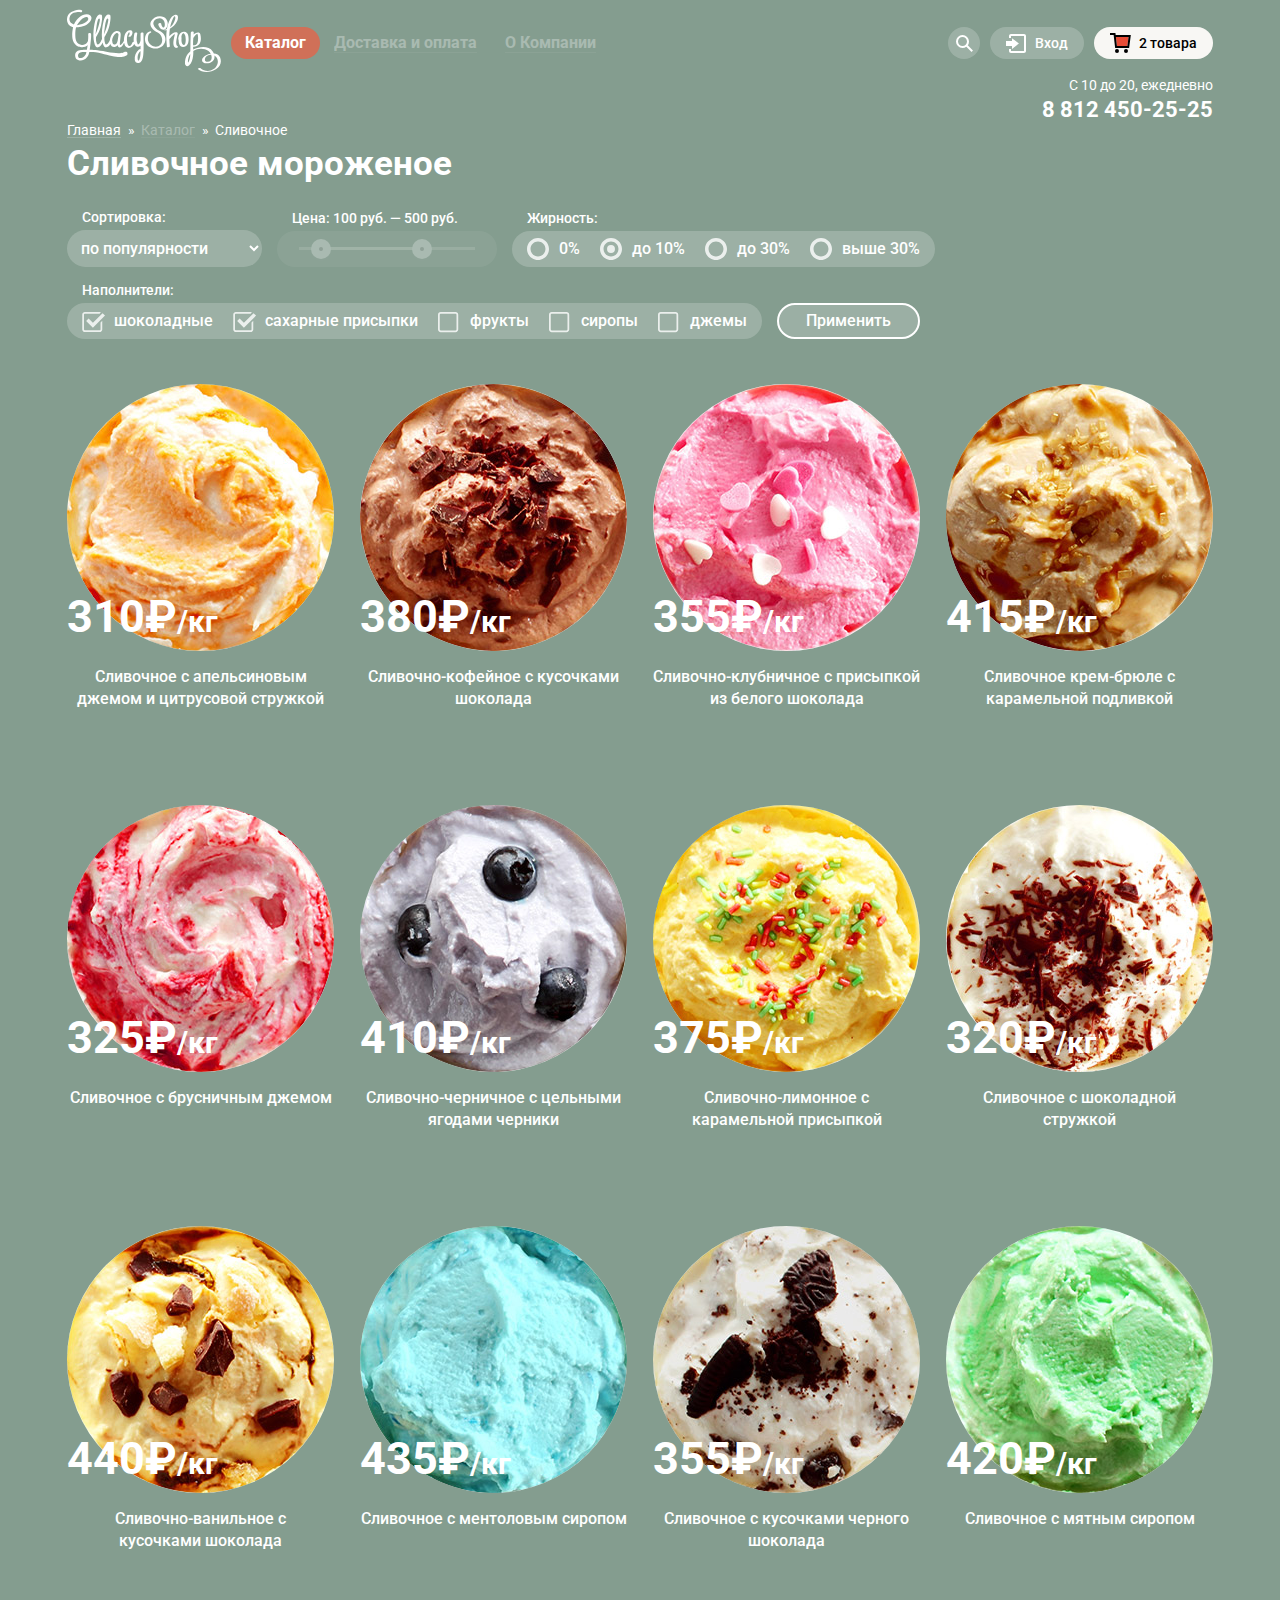
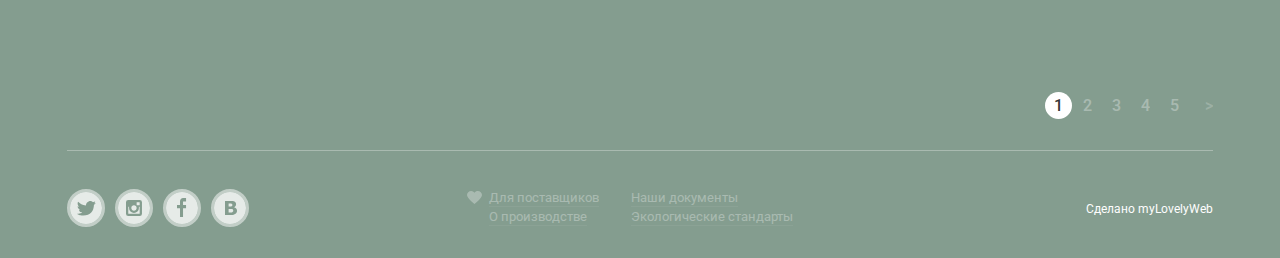
==== commit 6e2ff443: "added disabled style for elements" ====
--- a/catalog.html
+++ b/catalog.html
@@ -1,373 +1,373 @@
-<!doctype html>
-<html lang="ru">
-<head>
-  <meta charset="utf-8">
-  <title>Каталог интернет-магазина мороженого «Глэйси»</title>
-  <link href="https://fonts.googleapis.com/css?family=Roboto:400,500,700&amp;subset=cyrillic" rel="stylesheet">
-  <link href="css/normalize.css" rel="stylesheet">
-  <link href="css/style.min.css" rel="stylesheet">
-</head>
-<body class="page">
-  <div class="container">
-    <header class="page-header page__header">
-      <nav class="nav">
-        <a href="index.html" class="page-header__logo">
-          <img src="img/logo.svg" width="154" height="64" alt="Логотип «Глэйси»">
-        </a>
-        <ul class="site-menu page-header__site-menu">
-          <li class="site-menu__list-item">
-            <a class="site-menu__link site-menu__link--current" href="#">Каталог</a>
-            <ul class="sub-menu site-menu__sub-menu">
-              <li class="sub-menu__list-item"><a class="sub-menu__link">Новинки</a></li>
-              <li class="sub-menu__list-item"><a class="sub-menu__link sub-menu__link--current" href="catalog.html">Сливочное</a></li>
-              <li class="sub-menu__list-item"><a class="sub-menu__link">Щербеты</a></li>
-              <li class="sub-menu__list-item"><a class="sub-menu__link">Фруктовый лед</a></li>
-              <li class="sub-menu__list-item"><a class="sub-menu__link">Мелорин</a></li>
-            </ul>
-          </li>
-          <li class="site-menu__list-item"><a class="site-menu__link">Доставка и оплата</a></li>
-          <li class="site-menu__list-item"><a class="site-menu__link">О Компании</a></li>
-        </ul>
-        <ul class="user-menu page-header__user-menu">
-          <li class="user-menu__list-item">
-            <a class="user-menu__link user-menu__link--search" href="#">
-              <span class="visually-hidden">Поиск по сайту</span>
-              <svg xmlns="http://www.w3.org/2000/svg" xmlns:xlink="http://www.w3.org/1999/xlink" width="17" height="17"><path fill="#FFF" d="M16.958 15.527L11.75 10.32A6.455 6.455 0 0 0 13 6.5 6.5 6.5 0 1 0 6.5 13a6.465 6.465 0 0 0 3.839-1.263l5.205 5.204 1.414-1.414zM6.5 11C4.019 11 2 8.981 2 6.5S4.019 2 6.5 2 11 4.019 11 6.5 8.981 11 6.5 11z"/></svg>
-            </a>
-            <div class="user-menu__context-window">
-              <form class="search-form" action="https://echo.htmlacademy.ru" method="get">
-                <input type="search" placeholder="Что ищем?">
-              </form>
-            </div>
-          </li>
-          <li class="user-menu__list-item">
-            <a class="user-menu__link" href="#">
-              <svg xmlns="http://www.w3.org/2000/svg" xmlns:xlink="http://www.w3.org/1999/xlink" width="21" height="19"><path fill="#FFF" d="M6 14.875L12.917 9.5 6 4.125v2.917H-.042v4.917H6z"/><path fill="#FFF" d="M18 0H5C3.9 0 3 .9 3 2v2h2V2h13v15H5v-2H3v2c0 1.1.9 2 2 2h13c1.1 0 2-.9 2-2V2c0-1.1-.9-2-2-2z"/></svg>
-              Вход
-            </a>
-            <div class="user-menu__context-window">
-              <form class="login-form" action="https://echo.htmlacademy.ru">
-                <input type="email" placeholder="Электронная почта">
-                <input type="password" placeholder="Пароль">
-                <button class="btn login-form__btn" type="submit">Войти</button>
-                <div class="form-wrapper">
-                  <a class="login-form__link" href="#">Забыли пароль?</a><br>
-                  <a class="login-form__link" href="#">Новая регистрация</a>
-                </div>
-              </form>
-            </div>
-          </li>
-          <li class="user-menu__list-item">
-            <a class="user-menu__link user-menu__link--cart user-menu__link--active" href="#">
-              <svg xmlns="http://www.w3.org/2000/svg" width="21" height="20">
-                <path fill="transparent" d="M5.888 4.031L6.922 13h10.45l1.176-8.969z"/>
-                <circle fill="#FFF" cx="6.984" cy="18" r="2"/>
-                <circle fill="#FFF" cx="15.984" cy="18" r="2"/>
-                <path fill="#FFF" d="M5.657 2.031L5.422 0H0v2h3.64l1.5 13h13.988l1.699-12.969H5.657zM17.372 13H6.922L5.888 4.031h12.66L17.372 13z"/>
-              </svg>
-              2 товара
-            </a>
-            <div class="user-menu__context-window">
-              <div class="cart-table-wrapper">
-                <table class="cart-table">
-                  <tr>
-                    <td>
-                      <button class="cart-table__btn">
-                        <svg xmlns="http://www.w3.org/2000/svg" width="11" height="11"><path fill="#231F20" d="M10.979.728l-.708-.707L5.5 4.792.729.021.021.728 4.793 5.5.021 10.271l.707.708L5.5 6.207l4.771 4.772.708-.708L6.207 5.5z"/></svg>
-                        <span class="visually-hidden">Убрать товар из корзины</span>
-                      </button>
-                    </td>
-                    <td><img class="cart-table__img" src="img/item-1-mini.jpg" alt="Изображение мороженого"></td>
-                    <td><p class="cart-table__product-name">Пломбир с апельсиновым джемом</p></td>
-                    <td><p class="cart-table__formula">1.5 кг х <span>200 руб.</span></p></td>
-                    <td class="cart-table__sum">300 руб.</td>
-                  </tr>
-                  <tr>
-                    <td>
-                      <button class="cart-table__btn">
-                        <svg xmlns="http://www.w3.org/2000/svg" width="11" height="11"><path fill="#231F20" d="M10.979.728l-.708-.707L5.5 4.792.729.021.021.728 4.793 5.5.021 10.271l.707.708L5.5 6.207l4.771 4.772.708-.708L6.207 5.5z"/></svg>
-                        <span class="visually-hidden">Убрать товар из корзины</span>
-                      </button>
-                    </td>
-                    <td><img class="cart-table__img" src="img/item-2-mini.jpg" alt="Изображение мороженого"></td>
-                    <td><p class="cart-table__product-name">Клубничный пломбир с присыпкой из белого шоколада</p></td>
-                    <td><p class="cart-table__formula">1.5 кг х <span>300 руб.</span></p></td>
-                    <td><p class="cart-table__sum">450 руб.</p></td>
-                  </tr>
-                  <tr>
-                    <td colspan="5"><p class="cart-table__total">Итого: 750 руб.</p></td>
-                  </tr>
-                </table>
-                <a class="btn cart-table-wrapper__btn" href="#">Оформить заказ</a>
-              </div>
-            </div>
-          </li>
-        </ul>
-      </nav>
-      <div class="page-header__contacts">
-        <p class="page-header__work-time">С 10 до 20, ежедневно</p>
-        <p class="page-header__phone">8 812 450-25-25</p>      
-      </div>
-    </header>
-    <main>
-      <ul class="breadcrumbs">
-        <li><a href="index.html">Главная</a></li>
-        <li><a href="#">Каталог</a></li>
-        <li>Сливочное</li>
-      </ul>
-      <h1 class="page__title">Сливочное мороженое</h1>
-      <section class="catalog">
-        <h2 class="visually-hidden">Каталог</h2>
-        <div class="catalog__filter">
-          <form class="filter-form" action="https://echo.htmlacademy.ru" method="get">
-            <fieldset>
-              <legend>Сортировка:</legend>
-              <select name="sort-by">
-                <option value="popular">по популярности</option>
-                <option value="cheap-first">сначала недорогие</option>
-                <option value="expensive-first">сначала дорогие</option>
-                <option value="fat">по жирности</option>
-              </select>
-            </fieldset>
-            <fieldset>
-              <legend>Цена: 100 руб. — 500 руб.</legend>
-              <div class="filter-range">
-                <div class="filter-range__scale">
-                  <div class="filter-range__bar">
-                    <div class="filter-range__toggle"></div>
-                  </div>
-                </div>
-              </div>                
-            </fieldset>
-            <fieldset>
-              <legend>Жирность:</legend>
-              <div class="filter-form__wrapper">
-                <input class="visually-hidden" type="radio" id="0%" name="fat-percent" value="0%">
-                <label class="radio" for="0%">0%</label>
-                <input class="visually-hidden" type="radio" id="u-10%" name="fat-percent" value="u-10%" checked>
-                <label class="radio" for="u-10%">до 10%</label>
-                <input class="visually-hidden" type="radio" id="u-30%" name="fat-percent" value="u-30%">                
-                <label class="radio" for="u-30%">до 30%</label>
-                <input class="visually-hidden" type="radio" id="o-30%" name="fat-percent" value="o-30%">
-                <label class="radio" for="o-30%">выше 30%</label>
-              </div>
-            </fieldset>
-            <fieldset>
-              <legend>Наполнители:</legend>
-              <div class="filter-form__wrapper">
-                <input class="visually-hidden" type="checkbox" id="chocolate" name="filler" value="chocolate" checked>
-                <label class="checkbox" for="chocolate">шоколадные</label>
-                <input class="visually-hidden" type="checkbox" id="sugar-powder" name="filler" value="sugar-powder" checked>
-                <label class="checkbox" for="sugar-powder">сахарные присыпки</label>
-                <input class="visually-hidden" type="checkbox" id="fruit" name="filler" value="fruit">
-                <label class="checkbox" for="fruit">фрукты</label>
-                <input class="visually-hidden" type="checkbox" id="syrup" name="filler" value="syrup">
-                <label class="checkbox" for="syrup">сиропы</label>
-                <input class="visually-hidden" type="checkbox" id="jam" name="filler" value="jam">
-                <label class="checkbox" for="jam">джемы</label>
-              </div>
-            </fieldset>
-            <button class="filter-form__btn" type="submit">Применить</button>
-          </form>
-        </div>
-        <div class="catalog-products">
-          <ul class="products__list">
-            <li>
-              <article class="product-card">
-                <h3 class="visually-hidden">Карточка товара</h3>
-                <p class="product-card__img-wrapper">
-                  <img src="img/item-1.jpg" alt="Изображение мороженого">
-                  <b class="product-card__price">310₽<span>/кг</span></b>
-                </p>
-                <p class="product-card__desc">Сливочное с апельсиновым джемом и цитрусовой стружкой</p>
-                <a class="btn product-card__btn" href="#">Быстрый просмотр</a>
-              </article>              
-            </li>
-            <li>
-              <article class="product-card">
-                <h3 class="visually-hidden">Карточка товара</h3>
-                <p class="product-card__img-wrapper">
-                  <img src="img/item-2.jpg" alt="Изображение мороженого">
-                  <b class="product-card__price">380₽<span>/кг</span></b>
-                </p>
-                <p class="product-card__desc">Сливочно-кофейное с кусочками шоколада</p>
-                <a class="btn product-card__btn" href="#">Быстрый просмотр</a>
-              </article>              
-            </li>
-            <li>
-              <article class="product-card">
-                <h3 class="visually-hidden">Карточка товара</h3>
-                <p class="product-card__img-wrapper">
-                  <img src="img/item-3.jpg" alt="Изображение мороженого">
-                  <b class="product-card__price">355₽<span>/кг</span></b>
-                </p>
-                <p class="product-card__desc">Сливочно-клубничное с присыпкой из белого шоколада</p>
-                <a class="btn product-card__btn" href="#">Быстрый просмотр</a>
-              </article>              
-            </li>
-            <li>
-              <article class="product-card">
-                <h3 class="visually-hidden">Карточка товара</h3>
-                <p class="product-card__img-wrapper">
-                  <img src="img/item-4.jpg" alt="Изображение мороженого">
-                  <b class="product-card__price">415₽<span>/кг</span></b>                  
-                </p>
-                <p class="product-card__desc">Сливочное крем-брюле с карамельной подливкой</p>
-                <a class="btn product-card__btn" href="#">Быстрый просмотр</a>
-              </article>
-            </li>
-            <li>
-              <article class="product-card">
-                <h3 class="visually-hidden">Карточка товара</h3>
-                <p class="product-card__img-wrapper">
-                  <img src="img/item-5.jpg" alt="Изображение мороженого">
-                  <b class="product-card__price">325₽<span>/кг</span></b>                  
-                </p>
-                <p class="product-card__desc">Сливочное с брусничным джемом</p>
-                <a class="btn product-card__btn" href="#">Быстрый просмотр</a>
-              </article>              
-            </li>
-            <li>
-              <article class="product-card">
-                <h3 class="visually-hidden">Карточка товара</h3>
-                <p class="product-card__img-wrapper">
-                  <img src="img/item-6.jpg" alt="Изображение мороженого">
-                  <b class="product-card__price">410₽<span>/кг</span></b>                  
-                </p>
-                <p class="product-card__desc">Сливочно-черничное с цельными ягодами черники</p>
-                <a class="btn product-card__btn" href="#">Быстрый просмотр</a>
-              </article>              
-            </li>
-            <li>
-              <article class="product-card">
-                <h3 class="visually-hidden">Карточка товара</h3>
-                <p class="product-card__img-wrapper">
-                  <img src="img/item-7.jpg" alt="Изображение мороженого">
-                  <b class="product-card__price">375₽<span>/кг</span></b>                  
-                </p>
-                <p class="product-card__desc">Сливочно-лимонное с карамельной присыпкой</p>
-                <a class="btn product-card__btn" href="#">Быстрый просмотр</a>
-              </article>              
-            </li>
-            <li>
-              <article class="product-card">
-                <h3 class="visually-hidden">Карточка товара</h3>
-                <p class="product-card__img-wrapper">
-                  <img src="img/item-8.jpg" alt="Изображение мороженого">
-                  <b class="product-card__price">320₽<span>/кг</span></b>                  
-                </p>
-                <p class="product-card__desc">Сливочное с шоколадной стружкой</p>
-                <a class="btn product-card__btn" href="#">Быстрый просмотр</a>
-              </article>              
-            </li>
-            <li>
-              <article class="product-card">
-                <h3 class="visually-hidden">Карточка товара</h3>
-                <p class="product-card__img-wrapper">
-                  <img src="img/item-9.jpg" alt="Изображение мороженого">
-                  <b class="product-card__price">440₽<span>/кг</span></b>                  
-                </p>
-                <p class="product-card__desc">Сливочно-ванильное с<br>кусочками шоколада</p>
-                <a class="btn product-card__btn" href="#">Быстрый просмотр</a>
-              </article>
-            </li>
-            <li>
-              <article class="product-card">
-                <h3 class="visually-hidden">Карточка товара</h3>
-                <p class="product-card__img-wrapper">
-                  <img src="img/item-10.jpg" alt="Изображение мороженого">
-                  <b class="product-card__price">435₽<span>/кг</span></b>                  
-                </p>
-                <p class="product-card__desc">Сливочноe с ментоловым сиропом</p>
-                <a class="btn product-card__btn" href="#">Быстрый просмотр</a>
-              </article>              
-            </li>
-            <li>
-              <article class="product-card">
-                <h3 class="visually-hidden">Карточка товара</h3>
-                <p class="product-card__img-wrapper">
-                  <img src="img/item-11.jpg" alt="Изображение мороженого">
-                  <b class="product-card__price">355₽<span>/кг</span></b>                  
-                </p>
-                <p class="product-card__desc">Сливочное с кусочками черного шоколада</p>
-                <a class="btn product-card__btn" href="#">Быстрый просмотр</a>
-              </article>                 
-            </li>
-            <li>
-              <article class="product-card">
-                <h3 class="visually-hidden">Карточка товара</h3>
-                <p class="product-card__img-wrapper">
-                  <img src="img/item-12.jpg" alt="Изображение мороженого">
-                  <b class="product-card__price">420₽<span>/кг</span></b>                  
-                </p>
-                <p class="product-card__desc">Сливочное с мятным сиропом</p>
-                <a class="btn product-card__btn" href="#">Быстрый просмотр</a>
-              </article>              
-            </li>
-          </ul>
-          <ul class="pagination page__pagination">
-            <li>
-              <a class="pagination__link pagination__link--prev" href="#">
-                <span class="visually-hidden">Предыдущая страница</span>
-              </a>
-            </li>
-            <li><a class="pagination__link pagination__link--current" href="#">1</a></li>
-            <li><a class="pagination__link" href="#">2</a></li>
-            <li><a class="pagination__link" href="#">3</a></li>
-            <li><a class="pagination__link" href="#">4</a></li>
-            <li><a class="pagination__link" href="#">5</a></li>
-            <li>
-              <a class="pagination__link pagination__link--next" href="#">
-                <span class="visually-hidden">Следующая страница</span>
-                >
-              </a>
-            </li>
-          </ul>
-        </div>
-      </section>
-    </main>
-    <footer class="footer page__footer">
-      <section class="social footer__social">
-        <h2 class="visually-hidden">Ссылки на социальные сети:</h2>
-        <ul class="social__list">
-          <li class="social__list-item">
-            <a class="social__link" href="#">
-              <svg xmlns="http://www.w3.org/2000/svg" width="32" height="32"><path fill="#FFF" d="M16 0C7.164 0 0 7.164 0 16c0 8.837 7.164 16 16 16 8.837 0 16-7.163 16-16 0-8.836-7.163-16-16-16zm7.944 12.809c-.251 6.516-3.463 10.832-10.992 10.702h-.486c-.447 0-4.543-.443-5.344-1.823 2.479.19 4.247-.406 5.12-1.136-1.048-.289-2.923-.461-3.251-2.848.384.104.618.221 1.299.113-1.307-.824-2.758-1.519-2.679-3.643.311.317 1.164.518 1.46.457-.768-.233-2.149-3.244-.974-4.781 1.984 1.79 4.075 3.482 7.804 3.643.227-2.214 1.24-3.699 3.168-4.325 1.84-.479 3.255.26 3.901 1.138.737-.224 1.453-.466 2.193-.685-.004.833-.569 1.463-.935 1.709.747.165 1.423-.475 1.423-.475-.184.963-1.094 1.725-1.707 1.954z"/></svg>
-              <span class="visually-hidden">Твиттер</span>
-            </a>
-          </li>
-          <li class="social__list-item">
-            <a class="social__link" href="#">
-              <svg xmlns="http://www.w3.org/2000/svg" width="32" height="32"><g fill="#FFF"><path d="M20.916 16a4.938 4.938 0 1 1-9.877 0c0-.394.051-.773.138-1.14h-.897v6.838h11.396V14.86h-.897c.086.367.137.746.137 1.14z"/><path d="M15.978 18.659c1.466 0 2.659-1.193 2.659-2.659s-1.193-2.659-2.659-2.659c-1.466 0-2.659 1.193-2.659 2.659s1.192 2.659 2.659 2.659zM18.637 10.302h3.039v3.039h-3.039z"/><path d="M16 0C7.164 0 0 7.164 0 16c0 8.837 7.164 16 16 16 8.837 0 16-7.163 16-16 0-8.836-7.163-16-16-16zm7.955 21.698a2.285 2.285 0 0 1-2.279 2.279H10.279A2.285 2.285 0 0 1 8 21.698V10.302a2.286 2.286 0 0 1 2.279-2.279h11.396a2.286 2.286 0 0 1 2.279 2.279v11.396z"/></g></svg>
-              <span class="visually-hidden">Инстаграм</span>
-            </a>
-          </li>
-          <li class="social__list-item">
-            <a class="social__link" href="#">
-              <svg xmlns="http://www.w3.org/2000/svg" width="32" height="32"><path fill="#FFF" d="M16 0C7.164 0 0 7.163 0 16s7.164 16 16 16c8.837 0 16-7.164 16-16S24.837 0 16 0zm4.062 9.455h-3.021v3.444h3.021v3.445h-3.021v8.61H14.02v-8.61H11v-3.445h3.021V9.455c0-1.902 1.353-3.445 3.021-3.445h3.021v3.445z"/></svg>
-              <span class="visually-hidden">Фейсбук</span>
-            </a></li>
-          <li class="social__list-item">
-            <a class="social__link" href="#">
-              <span class="visually-hidden">Вконтакте</span>
-              <svg xmlns="http://www.w3.org/2000/svg" width="32" height="32"><g fill="#FFF"><path d="M16.637 14.495c.402-.019.719-.082.951-.188.326-.145.54-.33.641-.559.101-.229.15-.496.15-.797 0-.232-.058-.465-.174-.697-.116-.232-.322-.405-.617-.517-.264-.1-.592-.155-.984-.165a76.242 76.242 0 0 0-1.652-.014h-.339v2.965h.565c.571 0 1.057-.009 1.459-.028zM18.118 17.084c-.282-.081-.672-.125-1.166-.132a127.97 127.97 0 0 0-1.55-.009h-.79v3.493h.264c1.014 0 1.74-.003 2.18-.009a3.2 3.2 0 0 0 1.212-.245c.377-.157.633-.364.774-.625s.214-.562.214-.9c0-.446-.088-.788-.261-1.03-.17-.241-.464-.423-.877-.543z"/><path d="M16 0C7.164 0 0 7.164 0 16c0 8.837 7.164 16 16 16 8.837 0 16-7.163 16-16 0-8.836-7.163-16-16-16zm6.602 20.531a3.73 3.73 0 0 1-1.124 1.327c-.552.415-1.161.71-1.823.886s-1.501.264-2.519.264h-6.121V8.987h5.443c1.13 0 1.957.038 2.48.113a5.126 5.126 0 0 1 1.561.5c.533.27.929.632 1.189 1.087.26.455.392.975.392 1.558 0 .678-.179 1.278-.536 1.795-.358.518-.863.92-1.517 1.208v.075c.917.182 1.642.559 2.179 1.13.537.571.807 1.325.807 2.261 0 .678-.138 1.283-.411 1.817z"/></g></svg>
-            </a></li>
-        </ul>
-      </section>
-      <section class="other-info">
-        <h2 class="visually-hidden">Прочие ссылки:</h2>
-        <ul class="other-info__list">
-          <li class="other-info__list-item"><a class="other-info__link" href="#">Для поставщиков</a></li>
-          <li class="other-info__list-item"><a class="other-info__link" href="#">О производстве</a></li>
-          <li class="other-info__list-item"><a class="other-info__link" href="#">Наши документы</a></li>          
-          <li class="other-info__list-item"><a class="other-info__link" href="#">Экологические стандарты</a></li>
-        </ul>
-      </section>
-      <section class="copyright footer__copyright">
-        <h2 class="visually-hidden">Информация о разработчике</h2>
-        <p>Сделано myLovelyWeb</p>
-      </section>
-    </footer>
-  </div>
-</body>
-</html>+<!doctype html>
+<html lang="ru">
+<head>
+  <meta charset="utf-8">
+  <title>Каталог интернет-магазина мороженого «Глэйси»</title>
+  <link href="https://fonts.googleapis.com/css?family=Roboto:400,500,700&amp;subset=cyrillic" rel="stylesheet">
+  <link href="css/normalize.css" rel="stylesheet">
+  <link href="css/style.min.css" rel="stylesheet">
+</head>
+<body class="page">
+  <div class="container">
+    <header class="page-header page__header">
+      <nav class="nav">
+        <a href="index.html" class="page-header__logo">
+          <img src="img/logo.svg" width="154" height="64" alt="Логотип «Глэйси»">
+        </a>
+        <ul class="site-menu page-header__site-menu">
+          <li class="site-menu__list-item">
+            <a class="site-menu__link site-menu__link--current" href="#">Каталог</a>
+            <ul class="sub-menu site-menu__sub-menu">
+              <li class="sub-menu__list-item"><a class="sub-menu__link">Новинки</a></li>
+              <li class="sub-menu__list-item"><a class="sub-menu__link sub-menu__link--current" href="catalog.html">Сливочное</a></li>
+              <li class="sub-menu__list-item"><a class="sub-menu__link">Щербеты</a></li>
+              <li class="sub-menu__list-item"><a class="sub-menu__link">Фруктовый лед</a></li>
+              <li class="sub-menu__list-item"><a class="sub-menu__link">Мелорин</a></li>
+            </ul>
+          </li>
+          <li class="site-menu__list-item"><a class="site-menu__link">Доставка и оплата</a></li>
+          <li class="site-menu__list-item"><a class="site-menu__link">О Компании</a></li>
+        </ul>
+        <ul class="user-menu page-header__user-menu">
+          <li class="user-menu__list-item">
+            <a class="user-menu__link user-menu__link--search" href="#">
+              <span class="visually-hidden">Поиск по сайту</span>
+              <svg xmlns="http://www.w3.org/2000/svg" xmlns:xlink="http://www.w3.org/1999/xlink" width="17" height="17"><path fill="#FFF" d="M16.958 15.527L11.75 10.32A6.455 6.455 0 0 0 13 6.5 6.5 6.5 0 1 0 6.5 13a6.465 6.465 0 0 0 3.839-1.263l5.205 5.204 1.414-1.414zM6.5 11C4.019 11 2 8.981 2 6.5S4.019 2 6.5 2 11 4.019 11 6.5 8.981 11 6.5 11z"/></svg>
+            </a>
+            <div class="user-menu__context-window">
+              <form class="search-form" action="https://echo.htmlacademy.ru" method="get">
+                <input type="search" placeholder="Что ищем?">
+              </form>
+            </div>
+          </li>
+          <li class="user-menu__list-item">
+            <a class="user-menu__link" href="#">
+              <svg xmlns="http://www.w3.org/2000/svg" xmlns:xlink="http://www.w3.org/1999/xlink" width="21" height="19"><path fill="#FFF" d="M6 14.875L12.917 9.5 6 4.125v2.917H-.042v4.917H6z"/><path fill="#FFF" d="M18 0H5C3.9 0 3 .9 3 2v2h2V2h13v15H5v-2H3v2c0 1.1.9 2 2 2h13c1.1 0 2-.9 2-2V2c0-1.1-.9-2-2-2z"/></svg>
+              Вход
+            </a>
+            <div class="user-menu__context-window">
+              <form class="login-form" action="https://echo.htmlacademy.ru">
+                <input type="email" placeholder="Электронная почта">
+                <input type="password" placeholder="Пароль">
+                <button class="btn login-form__btn" type="submit">Войти</button>
+                <div class="form-wrapper">
+                  <a class="login-form__link">Забыли пароль?</a><br>
+                  <a class="login-form__link">Новая регистрация</a>
+                </div>
+              </form>
+            </div>
+          </li>
+          <li class="user-menu__list-item">
+            <a class="user-menu__link user-menu__link--cart user-menu__link--active" href="#">
+              <svg xmlns="http://www.w3.org/2000/svg" width="21" height="20">
+                <path fill="transparent" d="M5.888 4.031L6.922 13h10.45l1.176-8.969z"/>
+                <circle fill="#FFF" cx="6.984" cy="18" r="2"/>
+                <circle fill="#FFF" cx="15.984" cy="18" r="2"/>
+                <path fill="#FFF" d="M5.657 2.031L5.422 0H0v2h3.64l1.5 13h13.988l1.699-12.969H5.657zM17.372 13H6.922L5.888 4.031h12.66L17.372 13z"/>
+              </svg>
+              2 товара
+            </a>
+            <div class="user-menu__context-window">
+              <div class="cart-table-wrapper">
+                <table class="cart-table">
+                  <tr>
+                    <td>
+                      <button class="cart-table__btn">
+                        <svg xmlns="http://www.w3.org/2000/svg" width="11" height="11"><path fill="#231F20" d="M10.979.728l-.708-.707L5.5 4.792.729.021.021.728 4.793 5.5.021 10.271l.707.708L5.5 6.207l4.771 4.772.708-.708L6.207 5.5z"/></svg>
+                        <span class="visually-hidden">Убрать товар из корзины</span>
+                      </button>
+                    </td>
+                    <td><img class="cart-table__img" src="img/item-1-mini.jpg" alt="Изображение мороженого"></td>
+                    <td><p class="cart-table__product-name">Пломбир с апельсиновым джемом</p></td>
+                    <td><p class="cart-table__formula">1.5 кг х <span>200 руб.</span></p></td>
+                    <td class="cart-table__sum">300 руб.</td>
+                  </tr>
+                  <tr>
+                    <td>
+                      <button class="cart-table__btn">
+                        <svg xmlns="http://www.w3.org/2000/svg" width="11" height="11"><path fill="#231F20" d="M10.979.728l-.708-.707L5.5 4.792.729.021.021.728 4.793 5.5.021 10.271l.707.708L5.5 6.207l4.771 4.772.708-.708L6.207 5.5z"/></svg>
+                        <span class="visually-hidden">Убрать товар из корзины</span>
+                      </button>
+                    </td>
+                    <td><img class="cart-table__img" src="img/item-2-mini.jpg" alt="Изображение мороженого"></td>
+                    <td><p class="cart-table__product-name">Клубничный пломбир с присыпкой из белого шоколада</p></td>
+                    <td><p class="cart-table__formula">1.5 кг х <span>300 руб.</span></p></td>
+                    <td><p class="cart-table__sum">450 руб.</p></td>
+                  </tr>
+                  <tr>
+                    <td colspan="5"><p class="cart-table__total">Итого: 750 руб.</p></td>
+                  </tr>
+                </table>
+                <a class="btn cart-table-wrapper__btn">Оформить заказ</a>
+              </div>
+            </div>
+          </li>
+        </ul>
+      </nav>
+      <div class="page-header__contacts">
+        <p class="page-header__work-time">С 10 до 20, ежедневно</p>
+        <p class="page-header__phone">8 812 450-25-25</p>
+      </div>
+    </header>
+    <main>
+      <ul class="breadcrumbs">
+        <li><a href="index.html">Главная</a></li>
+        <li><a>Каталог</a></li>
+        <li>Сливочное</li>
+      </ul>
+      <h1 class="page__title">Сливочное мороженое</h1>
+      <section class="catalog">
+        <h2 class="visually-hidden">Каталог</h2>
+        <div class="catalog__filter">
+          <form class="filter-form" action="https://echo.htmlacademy.ru" method="get">
+            <fieldset>
+              <legend>Сортировка:</legend>
+              <select name="sort-by">
+                <option value="popular">по популярности</option>
+                <option value="cheap-first">сначала недорогие</option>
+                <option value="expensive-first">сначала дорогие</option>
+                <option value="fat">по жирности</option>
+              </select>
+            </fieldset>
+            <fieldset>
+              <legend>Цена: 100 руб. — 500 руб.</legend>
+              <div class="filter-range">
+                <div class="filter-range__scale">
+                  <div class="filter-range__bar">
+                    <div class="filter-range__toggle"></div>
+                  </div>
+                </div>
+              </div>
+            </fieldset>
+            <fieldset>
+              <legend>Жирность:</legend>
+              <div class="filter-form__wrapper">
+                <input class="visually-hidden" type="radio" id="0%" name="fat-percent" value="0%">
+                <label class="radio" for="0%">0%</label>
+                <input class="visually-hidden" type="radio" id="u-10%" name="fat-percent" value="u-10%" checked>
+                <label class="radio" for="u-10%">до 10%</label>
+                <input class="visually-hidden" type="radio" id="u-30%" name="fat-percent" value="u-30%">
+                <label class="radio" for="u-30%">до 30%</label>
+                <input class="visually-hidden" type="radio" id="o-30%" name="fat-percent" value="o-30%">
+                <label class="radio" for="o-30%">выше 30%</label>
+              </div>
+            </fieldset>
+            <fieldset>
+              <legend>Наполнители:</legend>
+              <div class="filter-form__wrapper">
+                <input class="visually-hidden" type="checkbox" id="chocolate" name="filler" value="chocolate" checked>
+                <label class="checkbox" for="chocolate">шоколадные</label>
+                <input class="visually-hidden" type="checkbox" id="sugar-powder" name="filler" value="sugar-powder" checked>
+                <label class="checkbox" for="sugar-powder">сахарные присыпки</label>
+                <input class="visually-hidden" type="checkbox" id="fruit" name="filler" value="fruit">
+                <label class="checkbox" for="fruit">фрукты</label>
+                <input class="visually-hidden" type="checkbox" id="syrup" name="filler" value="syrup">
+                <label class="checkbox" for="syrup">сиропы</label>
+                <input class="visually-hidden" type="checkbox" id="jam" name="filler" value="jam">
+                <label class="checkbox" for="jam">джемы</label>
+              </div>
+            </fieldset>
+            <button class="filter-form__btn" type="submit">Применить</button>
+          </form>
+        </div>
+        <div class="catalog-products">
+          <ul class="products__list">
+            <li>
+              <article class="product-card">
+                <h3 class="visually-hidden">Карточка товара</h3>
+                <p class="product-card__img-wrapper">
+                  <img src="img/item-1.jpg" alt="Изображение мороженого">
+                  <b class="product-card__price">310₽<span>/кг</span></b>
+                </p>
+                <p class="product-card__desc">Сливочное с апельсиновым джемом и цитрусовой стружкой</p>
+                <a class="btn product-card__btn">Быстрый просмотр</a>
+              </article>
+            </li>
+            <li>
+              <article class="product-card">
+                <h3 class="visually-hidden">Карточка товара</h3>
+                <p class="product-card__img-wrapper">
+                  <img src="img/item-2.jpg" alt="Изображение мороженого">
+                  <b class="product-card__price">380₽<span>/кг</span></b>
+                </p>
+                <p class="product-card__desc">Сливочно-кофейное с кусочками шоколада</p>
+                <a class="btn product-card__btn">Быстрый просмотр</a>
+              </article>
+            </li>
+            <li>
+              <article class="product-card">
+                <h3 class="visually-hidden">Карточка товара</h3>
+                <p class="product-card__img-wrapper">
+                  <img src="img/item-3.jpg" alt="Изображение мороженого">
+                  <b class="product-card__price">355₽<span>/кг</span></b>
+                </p>
+                <p class="product-card__desc">Сливочно-клубничное с присыпкой из белого шоколада</p>
+                <a class="btn product-card__btn">Быстрый просмотр</a>
+              </article>
+            </li>
+            <li>
+              <article class="product-card">
+                <h3 class="visually-hidden">Карточка товара</h3>
+                <p class="product-card__img-wrapper">
+                  <img src="img/item-4.jpg" alt="Изображение мороженого">
+                  <b class="product-card__price">415₽<span>/кг</span></b>
+                </p>
+                <p class="product-card__desc">Сливочное крем-брюле с карамельной подливкой</p>
+                <a class="btn product-card__btn">Быстрый просмотр</a>
+              </article>
+            </li>
+            <li>
+              <article class="product-card">
+                <h3 class="visually-hidden">Карточка товара</h3>
+                <p class="product-card__img-wrapper">
+                  <img src="img/item-5.jpg" alt="Изображение мороженого">
+                  <b class="product-card__price">325₽<span>/кг</span></b>
+                </p>
+                <p class="product-card__desc">Сливочное с брусничным джемом</p>
+                <a class="btn product-card__btn">Быстрый просмотр</a>
+              </article>
+            </li>
+            <li>
+              <article class="product-card">
+                <h3 class="visually-hidden">Карточка товара</h3>
+                <p class="product-card__img-wrapper">
+                  <img src="img/item-6.jpg" alt="Изображение мороженого">
+                  <b class="product-card__price">410₽<span>/кг</span></b>
+                </p>
+                <p class="product-card__desc">Сливочно-черничное с цельными ягодами черники</p>
+                <a class="btn product-card__btn">Быстрый просмотр</a>
+              </article>
+            </li>
+            <li>
+              <article class="product-card">
+                <h3 class="visually-hidden">Карточка товара</h3>
+                <p class="product-card__img-wrapper">
+                  <img src="img/item-7.jpg" alt="Изображение мороженого">
+                  <b class="product-card__price">375₽<span>/кг</span></b>
+                </p>
+                <p class="product-card__desc">Сливочно-лимонное с карамельной присыпкой</p>
+                <a class="btn product-card__btn">Быстрый просмотр</a>
+              </article>
+            </li>
+            <li>
+              <article class="product-card">
+                <h3 class="visually-hidden">Карточка товара</h3>
+                <p class="product-card__img-wrapper">
+                  <img src="img/item-8.jpg" alt="Изображение мороженого">
+                  <b class="product-card__price">320₽<span>/кг</span></b>
+                </p>
+                <p class="product-card__desc">Сливочное с шоколадной стружкой</p>
+                <a class="btn product-card__btn">Быстрый просмотр</a>
+              </article>
+            </li>
+            <li>
+              <article class="product-card">
+                <h3 class="visually-hidden">Карточка товара</h3>
+                <p class="product-card__img-wrapper">
+                  <img src="img/item-9.jpg" alt="Изображение мороженого">
+                  <b class="product-card__price">440₽<span>/кг</span></b>
+                </p>
+                <p class="product-card__desc">Сливочно-ванильное с<br>кусочками шоколада</p>
+                <a class="btn product-card__btn">Быстрый просмотр</a>
+              </article>
+            </li>
+            <li>
+              <article class="product-card">
+                <h3 class="visually-hidden">Карточка товара</h3>
+                <p class="product-card__img-wrapper">
+                  <img src="img/item-10.jpg" alt="Изображение мороженого">
+                  <b class="product-card__price">435₽<span>/кг</span></b>
+                </p>
+                <p class="product-card__desc">Сливочноe с ментоловым сиропом</p>
+                <a class="btn product-card__btn">Быстрый просмотр</a>
+              </article>
+            </li>
+            <li>
+              <article class="product-card">
+                <h3 class="visually-hidden">Карточка товара</h3>
+                <p class="product-card__img-wrapper">
+                  <img src="img/item-11.jpg" alt="Изображение мороженого">
+                  <b class="product-card__price">355₽<span>/кг</span></b>
+                </p>
+                <p class="product-card__desc">Сливочное с кусочками черного шоколада</p>
+                <a class="btn product-card__btn">Быстрый просмотр</a>
+              </article>
+            </li>
+            <li>
+              <article class="product-card">
+                <h3 class="visually-hidden">Карточка товара</h3>
+                <p class="product-card__img-wrapper">
+                  <img src="img/item-12.jpg" alt="Изображение мороженого">
+                  <b class="product-card__price">420₽<span>/кг</span></b>
+                </p>
+                <p class="product-card__desc">Сливочное с мятным сиропом</p>
+                <a class="btn product-card__btn">Быстрый просмотр</a>
+              </article>
+            </li>
+          </ul>
+          <ul class="pagination page__pagination">
+            <li>
+              <a class="pagination__link pagination__link--prev" href="#">
+                <span class="visually-hidden">Предыдущая страница</span>
+              </a>
+            </li>
+            <li><a class="pagination__link pagination__link--current" href="#">1</a></li>
+            <li><a class="pagination__link">2</a></li>
+            <li><a class="pagination__link">3</a></li>
+            <li><a class="pagination__link">4</a></li>
+            <li><a class="pagination__link">5</a></li>
+            <li>
+              <a class="pagination__link pagination__link--next" href="#">
+                <span class="visually-hidden">Следующая страница</span>
+                >
+              </a>
+            </li>
+          </ul>
+        </div>
+      </section>
+    </main>
+    <footer class="footer page__footer">
+      <section class="social footer__social">
+        <h2 class="visually-hidden">Ссылки на социальные сети:</h2>
+        <ul class="social__list">
+          <li class="social__list-item">
+            <a class="social__link" href="#">
+              <svg xmlns="http://www.w3.org/2000/svg" width="32" height="32"><path fill="#FFF" d="M16 0C7.164 0 0 7.164 0 16c0 8.837 7.164 16 16 16 8.837 0 16-7.163 16-16 0-8.836-7.163-16-16-16zm7.944 12.809c-.251 6.516-3.463 10.832-10.992 10.702h-.486c-.447 0-4.543-.443-5.344-1.823 2.479.19 4.247-.406 5.12-1.136-1.048-.289-2.923-.461-3.251-2.848.384.104.618.221 1.299.113-1.307-.824-2.758-1.519-2.679-3.643.311.317 1.164.518 1.46.457-.768-.233-2.149-3.244-.974-4.781 1.984 1.79 4.075 3.482 7.804 3.643.227-2.214 1.24-3.699 3.168-4.325 1.84-.479 3.255.26 3.901 1.138.737-.224 1.453-.466 2.193-.685-.004.833-.569 1.463-.935 1.709.747.165 1.423-.475 1.423-.475-.184.963-1.094 1.725-1.707 1.954z"/></svg>
+              <span class="visually-hidden">Твиттер</span>
+            </a>
+          </li>
+          <li class="social__list-item">
+            <a class="social__link" href="#">
+              <svg xmlns="http://www.w3.org/2000/svg" width="32" height="32"><g fill="#FFF"><path d="M20.916 16a4.938 4.938 0 1 1-9.877 0c0-.394.051-.773.138-1.14h-.897v6.838h11.396V14.86h-.897c.086.367.137.746.137 1.14z"/><path d="M15.978 18.659c1.466 0 2.659-1.193 2.659-2.659s-1.193-2.659-2.659-2.659c-1.466 0-2.659 1.193-2.659 2.659s1.192 2.659 2.659 2.659zM18.637 10.302h3.039v3.039h-3.039z"/><path d="M16 0C7.164 0 0 7.164 0 16c0 8.837 7.164 16 16 16 8.837 0 16-7.163 16-16 0-8.836-7.163-16-16-16zm7.955 21.698a2.285 2.285 0 0 1-2.279 2.279H10.279A2.285 2.285 0 0 1 8 21.698V10.302a2.286 2.286 0 0 1 2.279-2.279h11.396a2.286 2.286 0 0 1 2.279 2.279v11.396z"/></g></svg>
+              <span class="visually-hidden">Инстаграм</span>
+            </a>
+          </li>
+          <li class="social__list-item">
+            <a class="social__link" href="#">
+              <svg xmlns="http://www.w3.org/2000/svg" width="32" height="32"><path fill="#FFF" d="M16 0C7.164 0 0 7.163 0 16s7.164 16 16 16c8.837 0 16-7.164 16-16S24.837 0 16 0zm4.062 9.455h-3.021v3.444h3.021v3.445h-3.021v8.61H14.02v-8.61H11v-3.445h3.021V9.455c0-1.902 1.353-3.445 3.021-3.445h3.021v3.445z"/></svg>
+              <span class="visually-hidden">Фейсбук</span>
+            </a></li>
+          <li class="social__list-item">
+            <a class="social__link" href="#">
+              <span class="visually-hidden">Вконтакте</span>
+              <svg xmlns="http://www.w3.org/2000/svg" width="32" height="32"><g fill="#FFF"><path d="M16.637 14.495c.402-.019.719-.082.951-.188.326-.145.54-.33.641-.559.101-.229.15-.496.15-.797 0-.232-.058-.465-.174-.697-.116-.232-.322-.405-.617-.517-.264-.1-.592-.155-.984-.165a76.242 76.242 0 0 0-1.652-.014h-.339v2.965h.565c.571 0 1.057-.009 1.459-.028zM18.118 17.084c-.282-.081-.672-.125-1.166-.132a127.97 127.97 0 0 0-1.55-.009h-.79v3.493h.264c1.014 0 1.74-.003 2.18-.009a3.2 3.2 0 0 0 1.212-.245c.377-.157.633-.364.774-.625s.214-.562.214-.9c0-.446-.088-.788-.261-1.03-.17-.241-.464-.423-.877-.543z"/><path d="M16 0C7.164 0 0 7.164 0 16c0 8.837 7.164 16 16 16 8.837 0 16-7.163 16-16 0-8.836-7.163-16-16-16zm6.602 20.531a3.73 3.73 0 0 1-1.124 1.327c-.552.415-1.161.71-1.823.886s-1.501.264-2.519.264h-6.121V8.987h5.443c1.13 0 1.957.038 2.48.113a5.126 5.126 0 0 1 1.561.5c.533.27.929.632 1.189 1.087.26.455.392.975.392 1.558 0 .678-.179 1.278-.536 1.795-.358.518-.863.92-1.517 1.208v.075c.917.182 1.642.559 2.179 1.13.537.571.807 1.325.807 2.261 0 .678-.138 1.283-.411 1.817z"/></g></svg>
+            </a></li>
+        </ul>
+      </section>
+      <section class="other-info">
+        <h2 class="visually-hidden">Прочие ссылки:</h2>
+        <ul class="other-info__list">
+          <li class="other-info__list-item"><a class="other-info__link">Для поставщиков</a></li>
+          <li class="other-info__list-item"><a class="other-info__link">О производстве</a></li>
+          <li class="other-info__list-item"><a class="other-info__link">Наши документы</a></li>
+          <li class="other-info__list-item"><a class="other-info__link">Экологические стандарты</a></li>
+        </ul>
+      </section>
+      <section class="copyright footer__copyright">
+        <h2 class="visually-hidden">Информация о разработчике</h2>
+        <a href="https://github.com/myLovelyWeb">Сделано myLovelyWeb</a>
+      </section>
+    </footer>
+  </div>
+</body>
+</html>
--- a/css/style.min.css
+++ b/css/style.min.css
@@ -1 +1 @@
-*,*::before,*::after{-webkit-box-sizing:inherit;box-sizing:inherit}html{-webkit-box-sizing:border-box;box-sizing:border-box}.content-box-component{-webkit-box-sizing:content-box;box-sizing:content-box}img{max-width:100%;height:auto}.visually-hidden:not(:focus):not(:active),input[type="checkbox"].visually-hidden,input[type="radio"].visually-hidden{position:absolute;width:1px;height:1px;margin:-1px;padding:0;border:0;white-space:nowrap;-webkit-clip-path:inset(100%);clip-path:inset(100%);clip:rect(0 0 0 0);overflow:hidden}.btn{display:inline-block;vertical-align:top;border:none;font-family:"Roboto",sans-serif;font-weight:700;text-align:center;text-decoration:none;text-shadow:0 2px 5px rgba(160,32,11,.76);color:#fff;background-image:-webkit-gradient(linear,left top,left bottom,from(#f26843),to(#e74b36));background-image:-webkit-linear-gradient(top,#f26843,#e74b36);background-image:-o-linear-gradient(top,#f26843,#e74b36);background-image:linear-gradient(to bottom,#f26843,#e74b36);border-radius:25px;-webkit-box-shadow:0 2px 2px 0 rgba(172,16,0,.64);box-shadow:0 2px 2px 0 rgba(172,16,0,.64);cursor:pointer;outline:none}.btn:hover,.btn:focus{background-image:-webkit-gradient(linear,left top,left bottom,from(#f58669),to(#ec6f5e));background-image:-webkit-linear-gradient(top,#f58669,#ec6f5e);background-image:-o-linear-gradient(top,#f58669,#ec6f5e);background-image:linear-gradient(to bottom,#f58669,#ec6f5e);-webkit-box-shadow:0 2px 2px 0 #ac1000;box-shadow:0 2px 2px 0 #ac1000}.btn:active{background-image:-webkit-gradient(linear,left top,left bottom,from(#d74632),to(#e1613e));background-image:-webkit-linear-gradient(top,#d74632,#e1613e);background-image:-o-linear-gradient(top,#d74632,#e1613e);background-image:linear-gradient(to bottom,#d74632,#e1613e);-webkit-box-shadow:inset 0 2px 2px 0 rgb(148,39,24);box-shadow:inset 0 2px 2px 0 rgb(148,39,24)}.page{position:relative;min-width:1200px}.page__bg-slide{position:absolute;top:0;right:0;bottom:0;left:0;background-repeat:no-repeat;background-position:top center}.page__bg-slide--1{background-color:#849d8f;background-image:url(../img/slide1.png)}.page__bg-slide--2{background-color:#8996a6;background-image:url(../img/slide2.png)}.page__bg-slide--3{background-color:#9d8b84;background-image:url(../img/slide3.png)}.container{position:relative;width:1146px;margin:0 auto}.wrapper{display:-webkit-box;display:-ms-flexbox;display:flex;-webkit-box-pack:justify;-ms-flex-pack:justify;justify-content:space-between}.page__header{display:-webkit-box;display:-ms-flexbox;display:flex;-ms-flex-wrap:wrap;flex-wrap:wrap;padding-top:9px}.page-header__logo{margin:0;margin-right:10px}.nav{display:-webkit-box;display:-ms-flexbox;display:flex;-webkit-box-align:center;-ms-flex-align:center;align-items:center;width:100%}.page-header__site-menu{display:-webkit-box;display:-ms-flexbox;display:flex;position:relative;margin:0;padding:0;list-style:none}.site-menu__list-item{display:block;position:relative}.site-menu__link{display:block;position:relative;padding:7px 14px;font-size:16px;line-height:18px;font-family:"Roboto",sans-serif;font-weight:700;text-decoration:none;color:#fff;outline:none}.site-menu__link:not([href]):not(.site-menu__link--current){opacity:.3;pointer-events:none}.site-menu__link:not(:hover):not(:active):not(.site-menu__link--current)::before{position:absolute;content:"";bottom:6px;right:14px;left:14px;height:1px;background-color:rgba(255,255,255,.2)}.site-menu__link:hover,.site-menu__link:focus{color:#333;background-color:#f7f6f3;border-radius:20px}.site-menu__link:active{color:#333;-webkit-box-shadow:inset 0 2px 1px 0 #696969;box-shadow:inset 0 2px 1px 0 #696969}.site-menu__link--current{color:#fff;background-color:#d07058;border-radius:20px}.site-menu__sub-menu{display:none;position:absolute;left:-6px;z-index:2;width:143px;margin:0;padding:0;padding-top:5px;border-radius:5px;-webkit-box-shadow:0 20px 20px 0 rgba(0,0,0,.4);box-shadow:0 20px 20px 0 rgba(0,0,0,.4);list-style:none}.site-menu__list-item:hover .site-menu__sub-menu,.site-menu__list-item:focus .site-menu__sub-menu{display:block}.sub-menu__list-item{position:relative}.sub-menu__list-item:first-child .sub-menu__link{font-weight:700;border-top-right-radius:5px;border-top-left-radius:5px}.sub-menu__list-item:first-child::after{position:absolute;content:"";right:9px;bottom:0;left:6px;z-index:3;height:1px;background-color:rgba(53,53,53,.2)}.sub-menu__list-item:last-child .sub-menu__link{border-bottom-right-radius:5px;border-bottom-left-radius:5px}.sub-menu__link{display:block;padding:9px 20px;font-size:14px;line-height:16px;font-family:"Roboto",sans-serif;font-weight:400;text-decoration:none;color:#323232;background-color:#f8f7f4;outline:none}.sub-menu__link:not([href]){opacity:.3;pointer-events:none}.sub-menu__link:not(.sub-menu__link--current):hover,.sub-menu__link:not(.sub-menu__link--current):focus{background-color:#fbded7}.sub-menu__link:not(.sub-menu__link--current):active{background-color:#f6b5a5}.sub-menu__link--current{color:#fff;background-color:#d07058;pointer-events:none}.page-header__user-menu{display:-webkit-box;display:-ms-flexbox;display:flex;margin:0;margin-left:auto;padding:0;list-style:none}.user-menu__list-item{position:relative}.user-menu__list-item:not(:first-child){margin-left:10px}.user-menu__list-item:hover .user-menu__context-window{display:block}.user-menu__link{display:-webkit-box;display:-ms-flexbox;display:flex;-webkit-box-align:center;-ms-flex-align:center;align-items:center;min-height:32px;padding:6px 16px;font-size:14px;line-height:16px;font-family:"Roboto",sans-serif;font-weight:500;text-decoration:none;color:#fff;background-color:rgba(255,255,255,.2);border-radius:20px;outline:none}.user-menu__link--search{-webkit-box-pack:center;-ms-flex-pack:center;justify-content:center;width:32px;height:32px;padding:0;border-radius:50%}.user-menu__link:not(.user-menu__link--search) svg{margin-right:8px}.user-menu__link--cart{min-width:117px}.user-menu__link--active{color:#000;background-color:#f8f7f4}.user-menu__link--active path,.user-menu__link--active circle{fill:#000}.user-menu__link--active path:first-child{fill:#e84d37}.user-menu__link:hover,.user-menu__link:focus{color:#000;background-color:#f8f7f4}.user-menu__link:hover path,.user-menu__link:focus path,.user-menu__link:hover circle,.user-menu__link:focus circle{fill:#000}.user-menu__link--cart:hover path:first-child,.user-menu__link--cart:focus path:first-child{fill:#e84d37}.user-menu__context-window{display:none;position:absolute;right:0;z-index:2;padding-top:5px;background-color:transparent}.search-form,.login-form,.cart-table-wrapper{display:-webkit-box;display:-ms-flexbox;display:flex;-ms-flex-wrap:wrap;flex-wrap:wrap;-webkit-box-pack:justify;-ms-flex-pack:justify;justify-content:space-between;background-color:#f8f7f4;-webkit-box-shadow:0 20px 20px 0 rgba(0,0,0,.4);box-shadow:0 20px 20px 0 rgba(0,0,0,.4);border-radius:5px}.search-form{padding:20px 15px}.login-form{width:277px;padding:20px 20px}.search-form input,.login-form input{padding:9px 15px;border:1px solid #d3d3d2;font-size:14px;line-height:24px;font-family:"Roboto",sans-serif;font-weight:400;color:#000;background-color:#fff;border-radius:5px;outline:none}.search-form input:hover,.login-form input:hover{border:1px solid rgba(154,154,154,.52)}.search-form input:focus,.login-form input:focus{border:1px solid rgba(46,136,228,.52)}.search-form input{width:310px}.login-form input{width:240px}.search-form input::-webkit-input-placeholder{color:#999}.search-form input:-ms-input-placeholder{color:#999}.search-form input::-ms-input-placeholder{color:#999}.search-form input::placeholder{color:#999}.login-form input:not(:first-child){margin-top:20px;margin-bottom:20px}.login-form__btn{padding:10px 25px;font-size:18px;line-height:24px}.login-form__link{font-size:13px;line-height:24px;font-family:"Roboto",sans-serif;font-weight:400;color:#323232}.page-header__contacts{margin-left:auto}.page-header__work-time{margin:0;margin-bottom:5px;font-size:14px;line-height:16px;font-family:"Roboto",sans-serif;font-weight:400;text-align:right;color:#fff}.page-header__phone{margin:0;font-size:22px;line-height:24px;font-family:"Roboto",sans-serif;font-weight:700;text-align:right;color:#fff}.slider{position:relative;padding-top:485px;text-align:center;color:#fff}.slider__controls{display:-webkit-box;display:-ms-flexbox;display:flex;position:absolute;bottom:20px;left:0;z-index:20;margin:0;padding:0;font-size:0}.slider__radio{margin-right:8px}.slider__btn{width:20px;height:20px;background-color:transparent;border:2px solid #fff;border-radius:50%;cursor:pointer}.slider__btn--active{background-color:#fff}.advantages__list{display:-webkit-box;display:-ms-flexbox;display:flex;-webkit-box-pack:justify;-ms-flex-pack:justify;justify-content:space-between;margin:0;margin-top:40px;margin-bottom:40px;padding:0;list-style:none}.advantage{display:-webkit-box;display:-ms-flexbox;display:flex;-ms-flex-wrap:wrap;flex-wrap:wrap;width:560px;padding:20px;border-radius:15px}.advantage--raspberry{background-color:#601a27;background-image:url(../img/advantage--raspberry.jpg)}.advantage--chocolate{background-color:#4f372c;background-image:url(../img/advantage--chocolate.jpg)}.advantage h3{margin:0;margin-bottom:10px;font-size:35px;line-height:41px;font-family:"Roboto",sans-serif;font-weight:700;color:#fff}.advantage p{margin:0;font-family:"Roboto",sans-serif;font-weight:700;font-size:18px;line-height:22px;color:#fff}.advantage__btn{margin-top:45px;margin-left:auto;padding:11px 23px;font-size:18px;line-height:24px}.hits__list{display:-webkit-box;display:-ms-flexbox;display:flex;-webkit-box-pack:justify;-ms-flex-pack:justify;justify-content:space-between;margin:0;margin-bottom:35px;padding:0;list-style:none}.hits__list li{position:relative;width:267px}.product-card{width:267px;padding-top:5px;padding-bottom:20px;z-index:2;text-align:center;border-radius:3px}.product-card:hover{position:absolute;left:-13px;width:293px;padding:0 13px;padding-top:5px;padding-bottom:20px;background-color:rgba(248,247,244,.2);-webkit-box-shadow:0 20px 20px 0 rgba(0,0,0,.4);box-shadow:0 20px 20px 0 rgba(0,0,0,.4)}.product-card__img-wrapper{position:relative;margin:0;margin-bottom:10px}.product-card img{border-radius:50%}.product-card__price{position:absolute;bottom:12px;left:0;font-size:45px;line-height:45px;font-family:"Roboto",sans-serif;font-weight:700;color:#fff}.product-card__price span{font-size:30px}.product-card__desc{margin:0;font-size:16px;line-height:22px;font-family:"Roboto",sans-serif;font-weight:500;text-align:center;color:#fff}.icon-hit{position:relative}.icon-hit::before{position:absolute;content:url(../img/icon-hit.svg);top:0;left:0}.product-card:hover .product-card__btn{display:block}.product-card__btn{display:none;margin-top:17px;padding:10px 15px;font-size:18px;line-height:24px;font-family:"Roboto",sans-serif;font-weight:700;text-align:center}.page__about-us{margin-bottom:35px}.about-us{width:100%;padding:20px;padding-top:25px;background-color:#eee1c6;background-image:url(../img/pattern.jpg);border-radius:15px}.about-us h2{margin:0;margin-bottom:5px;font-size:24px;line-height:30px;font-family:"Roboto",sans-serif;font-weight:500;color:#323232}.about-us__list{display:-webkit-box;display:-ms-flexbox;display:flex;-ms-flex-wrap:wrap;flex-wrap:wrap;-webkit-box-pack:justify;-ms-flex-pack:justify;justify-content:space-between;margin:0;padding:0;list-style:none}.about-us__text{margin:0;margin-bottom:5px;width:540px;padding-top:17px;padding-left:57px;font-size:16px;line-height:22px;font-family:"Roboto",sans-serif;font-weight:400;color:#323232}.icon-ice-cream{position:relative}.icon-ice-cream::before{position:absolute;top:0;left:0;content:url(../img/icon-ice-cream.svg)}.icon-cow{position:relative}.icon-cow::before{position:absolute;top:0;left:0;content:url(../img/icon-cow.svg)}.icon-eco{position:relative}.icon-eco::before{position:absolute;top:0;left:0;content:url(../img/icon-eco.svg)}.icon-thermo{position:relative}.icon-thermo::before{position:absolute;top:0;left:0;content:url(../img/icon-thermo.svg)}.blog{width:560px;height:220px;padding:20px;padding-right:250px;background-color:#fff;border-radius:15px;background-image:url(../img/blog-bg.jpg)}.blog__new{margin:0;margin-bottom:5px;font-size:16px;line-height:22px;font-family:"Roboto",sans-serif;font-weight:500;color:#323232}.blog__heading{font-size:24px;line-height:30px;font-family:"Roboto",sans-serif;font-weight:700;color:#323232}.email-subscribe{width:560px;padding:6px;background-image:url(../img/email-subscribe-bg.svg);background-repeat:no-repeat}.email-subscribe__wrapper{height:100%;padding-top:25px;padding-right:20px;padding-left:20px;background-color:#f8f7f4;border-radius:15px}.email-subscribe p{margin:0;margin-bottom:35px;font-size:16px;line-height:22px;font-family:"Roboto",sans-serif;font-weight:400;color:#5a5a5a}.mail-form{display:-webkit-box;display:-ms-flexbox;display:flex;-webkit-box-pack:justify;-ms-flex-pack:justify;justify-content:space-between}.mail-form input{width:368px;padding:12px 14px;border:1px solid rgba(178,178,178,.52);border-radius:5px;font-size:16px;line-height:24px;font-family:"Roboto",sans-serif;font-weight:400;color:#000;outline:none}.mail-form input:hover{border:1px solid rgba(154,154,154,.52)}.mail-form input:focus{border:1px solid rgba(46,136,228,.52)}.mail-form__btn{padding:10px 20px;font-size:18px;line-height:24px;text-align:center;color:#fefefe}.page__map{position:relative;height:430px;margin-top:35px;padding-top:62px;background-image:url(../img/map.jpg);background-repeat:no-repeat;background-position:top center}.map__wrapper{position:absolute;top:0;width:100%;height:100%;z-index:1}.map .container{display:-webkit-box;display:-ms-flexbox;display:flex;-webkit-box-orient:horizontal;-webkit-box-direction:reverse;-ms-flex-direction:row-reverse;flex-direction:row-reverse}.map__contacts{width:300px;margin-left:auto;padding-top:30px;padding-right:25px;padding-bottom:30px;padding-left:25px;z-index:2;background-color:#fff;border-radius:10px}.map p{margin:0;font-size:14px;line-height:20px;font-family:"Roboto",sans-serif;font-weight:400;color:#323232}.map p:first-of-type{margin-bottom:20px}.map span{font-size:18px;line-height:24px;font-family:"Roboto",sans-serif;font-weight:700;color:#323232}.map__btn{width:100%;margin-top:25px;padding:10px 10px;font-size:18px;line-height:24px;font-family:"Roboto",sans-serif;font-weight:700}.page__footer{display:-webkit-box;display:-ms-flexbox;display:flex;-webkit-box-align:center;-ms-flex-align:center;align-items:center;padding-top:37px;padding-bottom:30px}.social{display:-webkit-box;display:-ms-flexbox;display:flex;width:267px}.footer__social{margin-right:155px}.social__list{display:-webkit-box;display:-ms-flexbox;display:flex;margin:0;padding:0;list-style:none}.social__list-item:not(:last-child){margin-right:10px}.social__link{display:-webkit-box;display:-ms-flexbox;display:flex;border:3px solid rgba(255,255,255,.5);border-radius:50%;outline:none}.social__link svg{opacity:.8}.social__link:hover,.social__link:focus{border-color:rgba(255,255,255,.7)}.social__link:hover svg,.social__link:focus svg{opacity:1}.social__link:active{border-color:rgba(255,255,255,.7)}.social__link:active path{fill:#e9e9e9}.other-info__list{display:-webkit-box;display:-ms-flexbox;display:flex;-webkit-box-orient:vertical;-webkit-box-direction:normal;-ms-flex-direction:column;flex-direction:column;-ms-flex-wrap:wrap;flex-wrap:wrap;width:335px;height:40px;margin:0 auto;padding:0;list-style:none}.other-info__link{display:inline-block;position:relative;font-size:13px;line-height:18px;font-family:"Roboto",sans-serif;font-weight:400;text-decoration:none;color:#fff}.other-info__link::after{position:absolute;content:"";bottom:0;right:0;left:0;height:1px;background-color:rgba(255,255,255,.2)}.other-info__link:hover{color:#ffbc9e}.other-info__link:hover::after{background-color:rgba(249,172,159,.3)}.other-info__link:active{color:#ffbc9e}.other-info__link:active::after{background-color:rgba(249,172,159,.3)}.other-info__list-item:first-child .other-info__link::before{position:absolute;content:url(../img/icon-heart.svg);bottom:-2px;left:-22px}.footer__copyright{margin-left:auto}.copyright p{margin:0;font-size:12px;line-height:18px;font-family:"Roboto",sans-serif;font-weight:400;color:#fefefe}.modal-feedback{position:fixed;top:50%;left:50%;-webkit-transform:translate(-50%,-50%);-ms-transform:translate(-50%,-50%);transform:translate(-50%,-50%);width:477px;padding-top:18px;padding-right:25px;padding-bottom:25px;padding-left:25px;background-color:#f8f7f4;border-radius:15px}.modal-feedback h2{margin:0;margin-bottom:20px;font-size:24px;line-height:28px;font-family:"Roboto",sans-serif;font-weight:500;color:#323232}.feedback-form input,.feedback-form textarea{display:block;padding:9px 15px;border:1px solid rgba(178,178,178,.52);font-size:16px;line-height:24px;font-family:"Roboto",sans-serif;font-weight:400;color:#323232;background-color:#fff;border-radius:5px}.feedback-form input::-webkit-input-placeholder,.feedback-form textarea::-webkit-input-placeholder{color:#999}.feedback-form input:-ms-input-placeholder,.feedback-form textarea:-ms-input-placeholder{color:#999}.feedback-form input::-ms-input-placeholder,.feedback-form textarea::-ms-input-placeholder{color:#999}.feedback-form input::placeholder,.feedback-form textarea::placeholder{color:#999}.feedback-form input:hover,.feedback-form textarea:hover{border-color:rgba(154,154,154,.52)}.feedback-form input:active,.feedback-form textarea:active{border-color:rgba(46,136,228,.52)}.feedback-form input{width:267px;margin-bottom:20px}.feedback-form textarea{width:100%;height:155px}.feedback-form__btn{display:block;margin-top:25px;margin-left:auto;padding:10px 25px;font-size:18px;line-height:24px}.modal{display:none;z-index:4}.modal--show{display:block}.modal__close-btn{position:absolute;top:15px;right:15px;padding:0;border:none;background-color:transparent;cursor:pointer}.overlay{display:none;position:absolute;top:0;left:0;width:100%;height:100%;z-index:3;background-color:rgba(0,0,0,.3)}.overlay--show{display:block}.cart-table-wrapper{width:540px;padding-right:15px;padding-bottom:20px;padding-left:15px}.cart-table{border-spacing:0 20px}.cart-table td{padding:0;font-size:13px;line-height:16px;font-family:"Roboto",sans-serif;font-weight:400;color:#323232}.cart-table tbody tr:last-child::before{position:absolute;content:"";right:15px;left:15px;height:1px;background-color:#cacac7}.cart-table__img{margin-right:15px;border-radius:50%}.cart-table__product-name{width:217px;margin:0;margin-right:30px}.cart-table__btn{margin-right:15px;padding:0;border:0;background-color:transparent;cursor:pointer}.cart-table__formula{margin:0;margin-right:25px}.cart-table__sum{min-width:50px;margin:0}.cart-table__total{margin:0;margin-top:15px;font-weight:700;text-align:right}.cart-table__formula span{color:#999}.cart-table-wrapper__btn{margin-left:auto;padding:10px 15px;font-size:18px;line-height:24px}.breadcrumbs{display:-webkit-box;display:-ms-flexbox;display:flex;margin:0;padding:0;list-style:none}.breadcrumbs li{position:relative;margin-bottom:5px;padding-right:20px;font-size:14px;line-height:16px;font-family:"Roboto",sans-serif;font-weight:400;color:#fff}.breadcrumbs li:after{position:absolute;content:"»";top:50%;right:10px;-webkit-transform:translate(50%,-50%);-ms-transform:translate(50%,-50%);transform:translate(50%,-50%);color:#fff}.breadcrumbs li:last-child::after{display:none}.breadcrumbs a{position:relative;text-decoration:none;color:#fff}.breadcrumbs a::after{position:absolute;content:"";right:0;bottom:0;left:0;width:100%;height:1px;background-color:rgba(255,255,255,.2)}.page__title{margin:0;margin-bottom:25px;font-size:35px;line-height:41px;font-family:"Roboto",sans-serif;font-weight:700;color:#fff}.catalog{padding-bottom:30px;border-bottom:1px solid rgba(255,255,255,.3)}.catalog__filter{margin-bottom:40px}.filter-form{display:-webkit-box;display:-ms-flexbox;display:flex;-webkit-box-align:center;-ms-flex-align:center;align-items:center;-ms-flex-wrap:wrap;flex-wrap:wrap}.filter-form fieldset{margin:0;margin-right:15px;padding:0;border:none}.filter-form fieldset:nth-child(-n+3){margin-bottom:15px}.filter-form legend{margin-bottom:5px;padding-left:15px;font-size:14px;line-height:16px;font-family:"Roboto",sans-serif;font-weight:500;color:#fff}.filter-form select{width:195px;padding:8px 10px;border:none;font-size:16px;line-height:18px;font-family:"Roboto",sans-serif;font-weight:500;color:#fff;background-color:rgba(255,255,255,.2);border-radius:20px;cursor:pointer;outline:none}.filter-form select:hover,.filter-form select:focus{color:#323232}.filter-form option{font-size:14px;line-height:16px;font-family:"Roboto",sans-serif;font-weight:400;color:#323232;background-color:#fff}.filter-range{width:220px;height:36px;padding-top:16px;padding-left:22px;background-color:rgba(255,255,255,.2);border-radius:20px}.filter-range__scale{position:relative;width:176px;height:3px;background-color:rgba(248,247,244,.5)}.filter-range__bar{position:absolute;height:3px;right:53px;left:22px;background-color:rgba(248,247,244,.5)}.filter-range__toggle{cursor:pointer}.filter-range__toggle::before,.filter-range__toggle::after{position:absolute;content:url(../img/filter-button.svg);top:-8px;cursor:pointer}.filter-range__toggle::before{left:0;-webkit-transform:translateX(-50%);-ms-transform:translateX(-50%);transform:translateX(-50%)}.filter-range__toggle::after{right:0;-webkit-transform:translateX(50%);-ms-transform:translateX(50%);transform:translateX(50%)}.filter-form__wrapper{display:-webkit-box;display:-ms-flexbox;display:flex;-webkit-box-align:center;-ms-flex-align:center;align-items:center;height:36px;padding:7px 15px;background-color:rgba(255,255,255,.2);border-radius:20px}.radio,.checkbox{position:relative;margin-right:20px;padding-left:32px;font-size:16px;line-height:18px;font-family:"Roboto",sans-serif;font-weight:500;color:#fff;cursor:pointer}.radio:last-child,.checkbox:last-child{margin-right:0}.radio::before{position:absolute;content:url(../img/radio-off.svg);top:-2px;left:0;opacity:.8}.checkbox::before{position:absolute;content:url(../img/checkbox-off.svg);left:0;opacity:.8}.radio:hover::before,.checkbox:hover::before{opacity:1}input[type="radio"]:checked + .radio::before{content:url(../img/radio-on.svg)}input[type="checkbox"]:checked + .checkbox::before{content:url(../img/checkbox-on.svg)}input[type="radio"]:disabled + .radio::before,input[type="checkbox"]:disabled + .checkbox::before{opacity:.4}.filter-form__btn{-ms-flex-item-align:end;align-self:flex-end;padding:7px 27px;border:2px solid #fff;font-size:16px;line-height:18px;font-family:"Roboto",sans-serif;font-weight:500;color:#fff;background-color:rgba(251,252,251,.2);border-radius:20px;cursor:pointer;outline:none}.filter-form__btn:hover{color:#323232;background-color:#fff}.filter-form__btn:active{color:#323232;background-color:#eaeaea;-webkit-box-shadow:inset 0 2px 1px 0 #696969;box-shadow:inset 0 2px 1px 0 #696969}.catalog-products{display:-webkit-box;display:-ms-flexbox;display:flex;-ms-flex-wrap:wrap;flex-wrap:wrap}.products__list{display:-webkit-box;display:-ms-flexbox;display:flex;-ms-flex-wrap:wrap;flex-wrap:wrap;-webkit-box-pack:justify;-ms-flex-pack:justify;justify-content:space-between;margin:0;padding:0;list-style:none}.products__list li{position:relative;width:267px;margin-bottom:10px}.page__pagination{display:-webkit-box;display:-ms-flexbox;display:flex;margin:0;margin-top:50px;margin-left:auto;padding:0;list-style:none}.pagination li{margin-right:2px}.pagination li:first-child{margin-right:15px}.pagination li:last-child{margin-right:0;margin-left:15px}.pagination__link{display:block;width:27px;height:27px;padding:5px 0;font-size:16px;line-height:18px;font-family:"Roboto",sans-serif;font-weight:500;text-align:center;text-decoration:none;color:#fff;border-radius:50%}.pagination__link--prev,.pagination__link--next{width:auto;height:auto;opacity:.2}.pagination__link--prev:hover,.pagination__link--next:hover{opacity:1}.pagination__link--current{color:#353535;background-color:#fff;cursor:default}.pagination__link:hover:not(.pagination__link--current):not(.pagination__link--prev):not(.pagination__link--next){color:#fff;background-color:rgb(255,255,255,.2)}.pagination__link:active{color:#353535;background-color:#fff}+*,*::before,*::after{-webkit-box-sizing:inherit;box-sizing:inherit}html{-webkit-box-sizing:border-box;box-sizing:border-box}.content-box-component{-webkit-box-sizing:content-box;box-sizing:content-box}img{max-width:100%;height:auto}.visually-hidden:not(:focus):not(:active),input[type="checkbox"].visually-hidden,input[type="radio"].visually-hidden{position:absolute;width:1px;height:1px;margin:-1px;padding:0;border:0;white-space:nowrap;-webkit-clip-path:inset(100%);clip-path:inset(100%);clip:rect(0 0 0 0);overflow:hidden}.btn{display:inline-block;vertical-align:top;border:none;font-family:"Roboto",sans-serif;font-weight:700;text-align:center;text-decoration:none;text-shadow:0 2px 5px rgba(160,32,11,.76);color:#fff;background-image:-webkit-gradient(linear,left top,left bottom,from(#f26843),to(#e74b36));background-image:-webkit-linear-gradient(top,#f26843,#e74b36);background-image:-o-linear-gradient(top,#f26843,#e74b36);background-image:linear-gradient(to bottom,#f26843,#e74b36);border-radius:25px;-webkit-box-shadow:0 2px 2px 0 rgba(172,16,0,.64);box-shadow:0 2px 2px 0 rgba(172,16,0,.64);cursor:pointer;outline:none}.btn:hover,.btn:focus{background-image:-webkit-gradient(linear,left top,left bottom,from(#f58669),to(#ec6f5e));background-image:-webkit-linear-gradient(top,#f58669,#ec6f5e);background-image:-o-linear-gradient(top,#f58669,#ec6f5e);background-image:linear-gradient(to bottom,#f58669,#ec6f5e);-webkit-box-shadow:0 2px 2px 0 #ac1000;box-shadow:0 2px 2px 0 #ac1000}.btn:active{background-image:-webkit-gradient(linear,left top,left bottom,from(#d74632),to(#e1613e));background-image:-webkit-linear-gradient(top,#d74632,#e1613e);background-image:-o-linear-gradient(top,#d74632,#e1613e);background-image:linear-gradient(to bottom,#d74632,#e1613e);-webkit-box-shadow:inset 0 2px 2px 0 rgb(148,39,24);box-shadow:inset 0 2px 2px 0 rgb(148,39,24)}.page{position:relative;min-width:1200px;background-color:#849d8f;background-position:top center;background-repeat:no-repeat}.page-slide--1{background-color:#849d8f;background-image:url(../img/slide1.png)}.page-slide--2{background-color:#8996a6;background-image:url(../img/slide2.png)}.page-slide--3{background-color:#9d8b84;background-image:url(../img/slide3.png)}.container{position:relative;width:1146px;margin:0 auto}.wrapper{display:-webkit-box;display:-ms-flexbox;display:flex;-webkit-box-pack:justify;-ms-flex-pack:justify;justify-content:space-between}.page__header{display:-webkit-box;display:-ms-flexbox;display:flex;-ms-flex-wrap:wrap;flex-wrap:wrap;padding-top:9px}.page-header__logo{margin:0;margin-right:10px}.nav{display:-webkit-box;display:-ms-flexbox;display:flex;-webkit-box-align:center;-ms-flex-align:center;align-items:center;width:100%}.page-header__site-menu{display:-webkit-box;display:-ms-flexbox;display:flex;position:relative;margin:0;padding:0;list-style:none}.site-menu__list-item{display:block;position:relative}.site-menu__link{display:block;position:relative;padding:7px 14px;font-size:16px;line-height:18px;font-family:"Roboto",sans-serif;font-weight:700;text-decoration:none;color:#fff;outline:none}.site-menu__link:not([href]):not(.site-menu__link--current){opacity:.3;pointer-events:none}.site-menu__link:not(:hover):not(:active):not(.site-menu__link--current)::before{position:absolute;content:"";bottom:6px;right:14px;left:14px;height:1px;background-color:rgba(255,255,255,.2)}.site-menu__link:hover,.site-menu__link:focus{color:#333;background-color:#f7f6f3;border-radius:20px}.site-menu__link:active{color:#333;-webkit-box-shadow:inset 0 2px 1px 0 #696969;box-shadow:inset 0 2px 1px 0 #696969}.site-menu__link--current{color:#fff;background-color:#d07058;border-radius:20px}.site-menu__sub-menu{display:none;position:absolute;left:-6px;z-index:2;width:143px;margin:0;padding:0;padding-top:5px;border-radius:5px;-webkit-box-shadow:0 20px 20px 0 rgba(0,0,0,.4);box-shadow:0 20px 20px 0 rgba(0,0,0,.4);list-style:none}.site-menu__list-item:hover .site-menu__sub-menu,.site-menu__list-item:focus .site-menu__sub-menu{display:block}.sub-menu__list-item{position:relative}.sub-menu__list-item:first-child .sub-menu__link{font-weight:700;border-top-right-radius:5px;border-top-left-radius:5px}.sub-menu__list-item:first-child::after{position:absolute;content:"";right:9px;bottom:0;left:6px;z-index:3;height:1px;background-color:rgba(53,53,53,.2)}.sub-menu__list-item:last-child .sub-menu__link{border-bottom-right-radius:5px;border-bottom-left-radius:5px}.sub-menu__link{display:block;padding:9px 20px;font-size:14px;line-height:16px;font-family:"Roboto",sans-serif;font-weight:400;text-decoration:none;color:#323232;background-color:#f8f7f4;outline:none}.sub-menu__link:not([href]){opacity:.3;pointer-events:none}.sub-menu__link:not(.sub-menu__link--current):hover,.sub-menu__link:not(.sub-menu__link--current):focus{background-color:#fbded7}.sub-menu__link:not(.sub-menu__link--current):active{background-color:#f6b5a5}.sub-menu__link--current{color:#fff;background-color:#d07058;pointer-events:none}.page-header__user-menu{display:-webkit-box;display:-ms-flexbox;display:flex;margin:0;margin-left:auto;padding:0;list-style:none}.user-menu__list-item{position:relative}.user-menu__list-item:not(:first-child){margin-left:10px}.user-menu__list-item:hover .user-menu__context-window{display:block}.user-menu__link{display:-webkit-box;display:-ms-flexbox;display:flex;-webkit-box-align:center;-ms-flex-align:center;align-items:center;min-height:32px;padding:6px 16px;font-size:14px;line-height:16px;font-family:"Roboto",sans-serif;font-weight:500;text-decoration:none;color:#fff;background-color:rgba(255,255,255,.2);border-radius:20px;outline:none}.user-menu__link--search{-webkit-box-pack:center;-ms-flex-pack:center;justify-content:center;width:32px;height:32px;padding:0;border-radius:50%}.user-menu__link:not(.user-menu__link--search) svg{margin-right:8px}.user-menu__link--cart{min-width:117px}.user-menu__link--active{color:#000;background-color:#f8f7f4}.user-menu__link--active path,.user-menu__link--active circle{fill:#000}.user-menu__link--active path:first-child{fill:#e84d37}.user-menu__link:hover,.user-menu__link:focus{color:#000;background-color:#f8f7f4}.user-menu__link:hover path,.user-menu__link:focus path,.user-menu__link:hover circle,.user-menu__link:focus circle{fill:#000}.user-menu__link--cart:hover path:first-child,.user-menu__link--cart:focus path:first-child{fill:#e84d37}.user-menu__context-window{display:none;position:absolute;right:0;z-index:2;padding-top:5px;background-color:transparent}.search-form,.login-form,.cart-table-wrapper{display:-webkit-box;display:-ms-flexbox;display:flex;-ms-flex-wrap:wrap;flex-wrap:wrap;-webkit-box-pack:justify;-ms-flex-pack:justify;justify-content:space-between;background-color:#f8f7f4;-webkit-box-shadow:0 20px 20px 0 rgba(0,0,0,.4);box-shadow:0 20px 20px 0 rgba(0,0,0,.4);border-radius:5px}.search-form{padding:20px 15px}.login-form{width:277px;padding:20px 20px}.search-form input,.login-form input{padding:9px 15px;border:1px solid #d3d3d2;font-size:14px;line-height:24px;font-family:"Roboto",sans-serif;font-weight:400;color:#000;background-color:#fff;border-radius:5px;outline:none}.search-form input:hover,.login-form input:hover{border:1px solid rgba(154,154,154,.52)}.search-form input:focus,.login-form input:focus{border:1px solid rgba(46,136,228,.52)}.search-form input{width:310px}.login-form input{width:240px}.search-form input::-webkit-input-placeholder{color:#999}.search-form input:-ms-input-placeholder{color:#999}.search-form input::-ms-input-placeholder{color:#999}.search-form input::placeholder{color:#999}.login-form input:not(:first-child){margin-top:20px;margin-bottom:20px}.login-form__btn{padding:10px 25px;font-size:18px;line-height:24px}.login-form__link{font-size:13px;line-height:24px;font-family:"Roboto",sans-serif;font-weight:400;color:#323232}.login-form__link:not([href]){opacity:.3;pointer-events:none}.page-header__contacts{margin-left:auto}.page-header__work-time{margin:0;margin-bottom:5px;font-size:14px;line-height:16px;font-family:"Roboto",sans-serif;font-weight:400;text-align:right;color:#fff}.page-header__phone{margin:0;font-size:22px;line-height:24px;font-family:"Roboto",sans-serif;font-weight:700;text-align:right;color:#fff}.slider{position:relative;padding-top:485px;text-align:center;color:#fff}.slider__controls{display:-webkit-box;display:-ms-flexbox;display:flex;position:absolute;bottom:20px;left:0;z-index:20;margin:0;padding:0;font-size:0}.slider__radio{margin-right:8px}.slider__btn{width:20px;height:20px;background-color:transparent;border:2px solid #fff;border-radius:50%;cursor:pointer}.slider__btn--active{background-color:#fff}.advantages__list{display:-webkit-box;display:-ms-flexbox;display:flex;-webkit-box-pack:justify;-ms-flex-pack:justify;justify-content:space-between;margin:0;margin-top:40px;margin-bottom:40px;padding:0;list-style:none}.advantage{display:-webkit-box;display:-ms-flexbox;display:flex;-ms-flex-wrap:wrap;flex-wrap:wrap;width:560px;padding:20px;border-radius:15px}.advantage--raspberry{background-color:#601a27;background-image:url(../img/advantage--raspberry.jpg)}.advantage--chocolate{background-color:#4f372c;background-image:url(../img/advantage--chocolate.jpg)}.advantage h3{margin:0;margin-bottom:10px;font-size:35px;line-height:41px;font-family:"Roboto",sans-serif;font-weight:700;color:#fff}.advantage p{margin:0;font-family:"Roboto",sans-serif;font-weight:700;font-size:18px;line-height:22px;color:#fff}.advantage__btn{margin-top:45px;margin-left:auto;padding:11px 23px;font-size:18px;line-height:24px}.advantage__btn:not([href]){opacity:.7;pointer-events:none}.hits__list{display:-webkit-box;display:-ms-flexbox;display:flex;-webkit-box-pack:justify;-ms-flex-pack:justify;justify-content:space-between;margin:0;margin-bottom:35px;padding:0;list-style:none}.hits__list li{position:relative;width:267px}.product-card{width:267px;min-height:411px;padding-top:5px;padding-bottom:20px;z-index:2;text-align:center;border-radius:3px}.product-card:hover{position:absolute;left:-13px;width:293px;padding:0 13px;padding-top:5px;padding-bottom:20px;background-color:rgba(248,247,244,.2);-webkit-box-shadow:0 20px 20px 0 rgba(0,0,0,.4);box-shadow:0 20px 20px 0 rgba(0,0,0,.4)}.product-card__img-wrapper{position:relative;margin:0;margin-bottom:10px}.product-card img{border-radius:50%}.product-card__price{position:absolute;bottom:12px;left:0;font-size:45px;line-height:45px;font-family:"Roboto",sans-serif;font-weight:700;color:#fff}.product-card__price span{font-size:30px}.product-card__desc{margin:0;font-size:16px;line-height:22px;font-family:"Roboto",sans-serif;font-weight:500;text-align:center;color:#fff}.icon-hit{position:relative}.icon-hit::before{position:absolute;content:url(../img/icon-hit.svg);top:0;left:0}.product-card:hover .product-card__btn{display:block}.product-card__btn{display:none;margin-top:17px;padding:10px 15px;font-size:18px;line-height:24px;font-family:"Roboto",sans-serif;font-weight:700;text-align:center}.product-card__btn:not([href]){opacity:.5;pointer-events:none}.page__about-us{margin-bottom:35px}.about-us{width:100%;padding:20px;padding-top:25px;background-color:#eee1c6;background-image:url(../img/pattern.jpg);border-radius:15px}.about-us h2{margin:0;margin-bottom:5px;font-size:24px;line-height:30px;font-family:"Roboto",sans-serif;font-weight:500;color:#323232}.about-us__list{display:-webkit-box;display:-ms-flexbox;display:flex;-ms-flex-wrap:wrap;flex-wrap:wrap;-webkit-box-pack:justify;-ms-flex-pack:justify;justify-content:space-between;margin:0;padding:0;list-style:none}.about-us__text{margin:0;margin-bottom:5px;width:540px;padding-top:17px;padding-left:57px;font-size:16px;line-height:22px;font-family:"Roboto",sans-serif;font-weight:400;color:#323232}.icon-ice-cream{position:relative}.icon-ice-cream::before{position:absolute;top:0;left:0;content:url(../img/icon-ice-cream.svg)}.icon-cow{position:relative}.icon-cow::before{position:absolute;top:0;left:0;content:url(../img/icon-cow.svg)}.icon-eco{position:relative}.icon-eco::before{position:absolute;top:0;left:0;content:url(../img/icon-eco.svg)}.icon-thermo{position:relative}.icon-thermo::before{position:absolute;top:0;left:0;content:url(../img/icon-thermo.svg)}.blog{width:560px;height:220px;padding:20px;padding-right:250px;background-color:#fff;border-radius:15px;background-image:url(../img/blog-bg.jpg)}.blog__new{margin:0;margin-bottom:5px;font-size:16px;line-height:22px;font-family:"Roboto",sans-serif;font-weight:500;color:#323232}.blog__heading{font-size:24px;line-height:30px;font-family:"Roboto",sans-serif;font-weight:700;color:#323232}.blog__heading:not([href]){opacity:.3;pointer-events:none}.email-subscribe{width:560px;padding:6px;background-image:url(../img/email-subscribe-bg.svg);background-repeat:no-repeat}.email-subscribe__wrapper{height:100%;padding-top:25px;padding-right:20px;padding-left:20px;background-color:#f8f7f4;border-radius:15px}.email-subscribe p{margin:0;margin-bottom:35px;font-size:16px;line-height:22px;font-family:"Roboto",sans-serif;font-weight:400;color:#5a5a5a}.mail-form{display:-webkit-box;display:-ms-flexbox;display:flex;-webkit-box-pack:justify;-ms-flex-pack:justify;justify-content:space-between}.mail-form input{width:368px;padding:12px 14px;border:1px solid rgba(178,178,178,.52);border-radius:5px;font-size:16px;line-height:24px;font-family:"Roboto",sans-serif;font-weight:400;color:#000;outline:none}.mail-form input:hover{border:1px solid rgba(154,154,154,.52)}.mail-form input:focus{border:1px solid rgba(46,136,228,.52)}.mail-form__btn{padding:10px 20px;font-size:18px;line-height:24px;text-align:center;color:#fefefe}.page__map{position:relative;height:430px;margin-top:35px;padding-top:62px;background-image:url(../img/map.jpg);background-repeat:no-repeat;background-position:top center}.map__wrapper{position:absolute;top:0;width:100%;height:100%;z-index:1}.map .container{display:-webkit-box;display:-ms-flexbox;display:flex;-webkit-box-orient:horizontal;-webkit-box-direction:reverse;-ms-flex-direction:row-reverse;flex-direction:row-reverse}.map__contacts{width:300px;margin-left:auto;padding-top:30px;padding-right:25px;padding-bottom:30px;padding-left:25px;z-index:2;background-color:#fff;border-radius:10px}.map p{margin:0;font-size:14px;line-height:20px;font-family:"Roboto",sans-serif;font-weight:400;color:#323232}.map p:first-of-type{margin-bottom:20px}.map span{font-size:18px;line-height:24px;font-family:"Roboto",sans-serif;font-weight:700;color:#323232}.map__btn{width:100%;margin-top:25px;padding:10px 10px;font-size:18px;line-height:24px;font-family:"Roboto",sans-serif;font-weight:700}.page__footer{display:-webkit-box;display:-ms-flexbox;display:flex;-webkit-box-align:center;-ms-flex-align:center;align-items:center;padding-top:37px;padding-bottom:30px}.social{display:-webkit-box;display:-ms-flexbox;display:flex;width:267px}.footer__social{margin-right:155px}.social__list{display:-webkit-box;display:-ms-flexbox;display:flex;margin:0;padding:0;list-style:none}.social__list-item:not(:last-child){margin-right:10px}.social__link{display:-webkit-box;display:-ms-flexbox;display:flex;border:3px solid rgba(255,255,255,.5);border-radius:50%;outline:none}.social__link svg{opacity:.8}.social__link:hover,.social__link:focus{border-color:rgba(255,255,255,.7)}.social__link:hover svg,.social__link:focus svg{opacity:1}.social__link:active{border-color:rgba(255,255,255,.7)}.social__link:active path{fill:#e9e9e9}.other-info__list{display:-webkit-box;display:-ms-flexbox;display:flex;-webkit-box-orient:vertical;-webkit-box-direction:normal;-ms-flex-direction:column;flex-direction:column;-ms-flex-wrap:wrap;flex-wrap:wrap;width:335px;height:40px;margin:0 auto;padding:0;list-style:none}.other-info__link{display:inline-block;position:relative;font-size:13px;line-height:18px;font-family:"Roboto",sans-serif;font-weight:400;text-decoration:none;color:#fff}.other-info__link:not([href]){opacity:.3;pointer-events:none}.other-info__link::after{position:absolute;content:"";bottom:0;right:0;left:0;height:1px;background-color:rgba(255,255,255,.2)}.other-info__link:hover{color:#ffbc9e}.other-info__link:hover::after{background-color:rgba(249,172,159,.3)}.other-info__link:active{color:#ffbc9e}.other-info__link:active::after{background-color:rgba(249,172,159,.3)}.other-info__list-item:first-child .other-info__link::before{position:absolute;content:url(../img/icon-heart.svg);bottom:-2px;left:-22px}.footer__copyright{margin-left:auto}.copyright a{margin:0;font-size:12px;line-height:18px;font-family:"Roboto",sans-serif;font-weight:400;text-decoration:none;color:#fefefe}.modal-feedback{position:fixed;top:50%;left:50%;-webkit-transform:translate(-50%,-50%);-ms-transform:translate(-50%,-50%);transform:translate(-50%,-50%);width:477px;padding-top:18px;padding-right:25px;padding-bottom:25px;padding-left:25px;background-color:#f8f7f4;border-radius:15px}.modal-feedback h2{margin:0;margin-bottom:20px;font-size:24px;line-height:28px;font-family:"Roboto",sans-serif;font-weight:500;color:#323232}.feedback-form input,.feedback-form textarea{display:block;padding:9px 15px;border:1px solid rgba(178,178,178,.52);font-size:16px;line-height:24px;font-family:"Roboto",sans-serif;font-weight:400;color:#323232;background-color:#fff;border-radius:5px}.feedback-form input::-webkit-input-placeholder,.feedback-form textarea::-webkit-input-placeholder{color:#999}.feedback-form input:-ms-input-placeholder,.feedback-form textarea:-ms-input-placeholder{color:#999}.feedback-form input::-ms-input-placeholder,.feedback-form textarea::-ms-input-placeholder{color:#999}.feedback-form input::placeholder,.feedback-form textarea::placeholder{color:#999}.feedback-form input:hover,.feedback-form textarea:hover{border-color:rgba(154,154,154,.52)}.feedback-form input:active,.feedback-form textarea:active{border-color:rgba(46,136,228,.52)}.feedback-form input{width:267px;margin-bottom:20px}.feedback-form textarea{width:100%;height:155px}.feedback-form__btn{display:block;margin-top:25px;margin-left:auto;padding:10px 25px;font-size:18px;line-height:24px}.modal{display:none;z-index:4}.modal--show{display:block}.modal__close-btn{position:absolute;top:15px;right:15px;padding:0;border:none;background-color:transparent;cursor:pointer}.overlay{display:none;position:absolute;top:0;left:0;width:100%;height:100%;z-index:3;background-color:rgba(0,0,0,.3)}.overlay--show{display:block}.cart-table-wrapper{width:540px;padding-right:15px;padding-bottom:20px;padding-left:15px}.cart-table{border-spacing:0 20px}.cart-table td{padding:0;font-size:13px;line-height:16px;font-family:"Roboto",sans-serif;font-weight:400;color:#323232}.cart-table tbody tr:last-child::before{position:absolute;content:"";right:15px;left:15px;height:1px;background-color:#cacac7}.cart-table__img{margin-right:15px;border-radius:50%}.cart-table__product-name{width:217px;margin:0;margin-right:30px}.cart-table__btn{margin-right:15px;padding:0;border:0;background-color:transparent;cursor:pointer}.cart-table__formula{margin:0;margin-right:25px}.cart-table__sum{min-width:50px;margin:0}.cart-table__total{margin:0;margin-top:15px;font-weight:700;text-align:right}.cart-table__formula span{color:#999}.cart-table-wrapper__btn{margin-left:auto;padding:10px 15px;font-size:18px;line-height:24px}.cart-table-wrapper__btn:not([href]){opacity:.3;pointer-events:none}.breadcrumbs{display:-webkit-box;display:-ms-flexbox;display:flex;margin:0;padding:0;list-style:none}.breadcrumbs li{position:relative;margin-bottom:5px;padding-right:20px;font-size:14px;line-height:16px;font-family:"Roboto",sans-serif;font-weight:400;color:#fff}.breadcrumbs li:after{position:absolute;content:"»";top:50%;right:10px;-webkit-transform:translate(50%,-50%);-ms-transform:translate(50%,-50%);transform:translate(50%,-50%);color:#fff}.breadcrumbs li:last-child::after{display:none}.breadcrumbs a{position:relative;text-decoration:none;color:#fff}.breadcrumbs a:not([href]){opacity:.3;pointer-events:none}.breadcrumbs a::after{position:absolute;content:"";right:0;bottom:0;left:0;width:100%;height:1px;background-color:rgba(255,255,255,.2)}.page__title{margin:0;margin-bottom:25px;font-size:35px;line-height:41px;font-family:"Roboto",sans-serif;font-weight:700;color:#fff}.catalog{padding-bottom:30px;border-bottom:1px solid rgba(255,255,255,.3)}.catalog__filter{margin-bottom:40px}.filter-form{display:-webkit-box;display:-ms-flexbox;display:flex;-webkit-box-align:center;-ms-flex-align:center;align-items:center;-ms-flex-wrap:wrap;flex-wrap:wrap}.filter-form fieldset{margin:0;margin-right:15px;padding:0;border:none}.filter-form fieldset:nth-child(-n+3){margin-bottom:15px}.filter-form legend{margin-bottom:5px;padding-left:15px;font-size:14px;line-height:16px;font-family:"Roboto",sans-serif;font-weight:500;color:#fff}.filter-form select{width:195px;padding:8px 10px;border:none;font-size:16px;line-height:18px;font-family:"Roboto",sans-serif;font-weight:500;color:#fff;background-color:rgba(255,255,255,.2);border-radius:20px;cursor:pointer;outline:none}.filter-form select:hover,.filter-form select:focus{color:#323232}.filter-form option{font-size:14px;line-height:16px;font-family:"Roboto",sans-serif;font-weight:400;color:#323232;background-color:#fff}.filter-range{width:220px;height:36px;padding-top:16px;padding-left:22px;background-color:rgba(255,255,255,.2);border-radius:20px;opacity:.3;pointer-events:none}.filter-range__scale{position:relative;width:176px;height:3px;background-color:rgba(248,247,244,.5)}.filter-range__bar{position:absolute;height:3px;right:53px;left:22px;background-color:rgba(248,247,244,.5)}.filter-range__toggle{cursor:pointer}.filter-range__toggle::before,.filter-range__toggle::after{position:absolute;content:url(../img/filter-button.svg);top:-8px;cursor:pointer}.filter-range__toggle::before{left:0;-webkit-transform:translateX(-50%);-ms-transform:translateX(-50%);transform:translateX(-50%)}.filter-range__toggle::after{right:0;-webkit-transform:translateX(50%);-ms-transform:translateX(50%);transform:translateX(50%)}.filter-form__wrapper{display:-webkit-box;display:-ms-flexbox;display:flex;-webkit-box-align:center;-ms-flex-align:center;align-items:center;height:36px;padding:7px 15px;background-color:rgba(255,255,255,.2);border-radius:20px}.radio,.checkbox{position:relative;margin-right:20px;padding-left:32px;font-size:16px;line-height:18px;font-family:"Roboto",sans-serif;font-weight:500;color:#fff;cursor:pointer}.radio:last-child,.checkbox:last-child{margin-right:0}.radio::before{position:absolute;content:url(../img/radio-off.svg);top:-2px;left:0;opacity:.8}.checkbox::before{position:absolute;content:url(../img/checkbox-off.svg);left:0;opacity:.8}.radio:hover::before,.checkbox:hover::before{opacity:1}input[type="radio"]:checked + .radio::before{content:url(../img/radio-on.svg)}input[type="checkbox"]:checked + .checkbox::before{content:url(../img/checkbox-on.svg)}input[type="radio"]:disabled + .radio::before,input[type="checkbox"]:disabled + .checkbox::before{opacity:.4}.filter-form__btn{-ms-flex-item-align:end;align-self:flex-end;padding:7px 27px;border:2px solid #fff;font-size:16px;line-height:18px;font-family:"Roboto",sans-serif;font-weight:500;color:#fff;background-color:rgba(251,252,251,.2);border-radius:20px;cursor:pointer;outline:none}.filter-form__btn:hover{color:#323232;background-color:#fff}.filter-form__btn:active{color:#323232;background-color:#eaeaea;-webkit-box-shadow:inset 0 2px 1px 0 #696969;box-shadow:inset 0 2px 1px 0 #696969}.catalog-products{display:-webkit-box;display:-ms-flexbox;display:flex;-ms-flex-wrap:wrap;flex-wrap:wrap}.products__list{display:-webkit-box;display:-ms-flexbox;display:flex;-ms-flex-wrap:wrap;flex-wrap:wrap;-webkit-box-pack:justify;-ms-flex-pack:justify;justify-content:space-between;margin:0;padding:0;list-style:none}.products__list li{position:relative;width:267px;margin-bottom:10px}.page__pagination{display:-webkit-box;display:-ms-flexbox;display:flex;margin:0;margin-top:50px;margin-left:auto;padding:0;list-style:none}.pagination li{margin-right:2px}.pagination li:first-child{margin-right:15px}.pagination li:last-child{margin-right:0;margin-left:15px}.pagination__link{display:block;width:27px;height:27px;padding:5px 0;font-size:16px;line-height:18px;font-family:"Roboto",sans-serif;font-weight:500;text-align:center;text-decoration:none;color:#fff;border-radius:50%}.pagination__link:not([href]){opacity:.3;pointer-events:none}.pagination__link--prev,.pagination__link--next{width:auto;height:auto;opacity:.2}.pagination__link--prev:hover,.pagination__link--next:hover{opacity:1}.pagination__link--current{color:#353535;background-color:#fff;cursor:default}.pagination__link:hover:not(.pagination__link--current):not(.pagination__link--prev):not(.pagination__link--next){color:#fff;background-color:rgb(255,255,255,.2)}.pagination__link:active{color:#353535;background-color:#fff}
